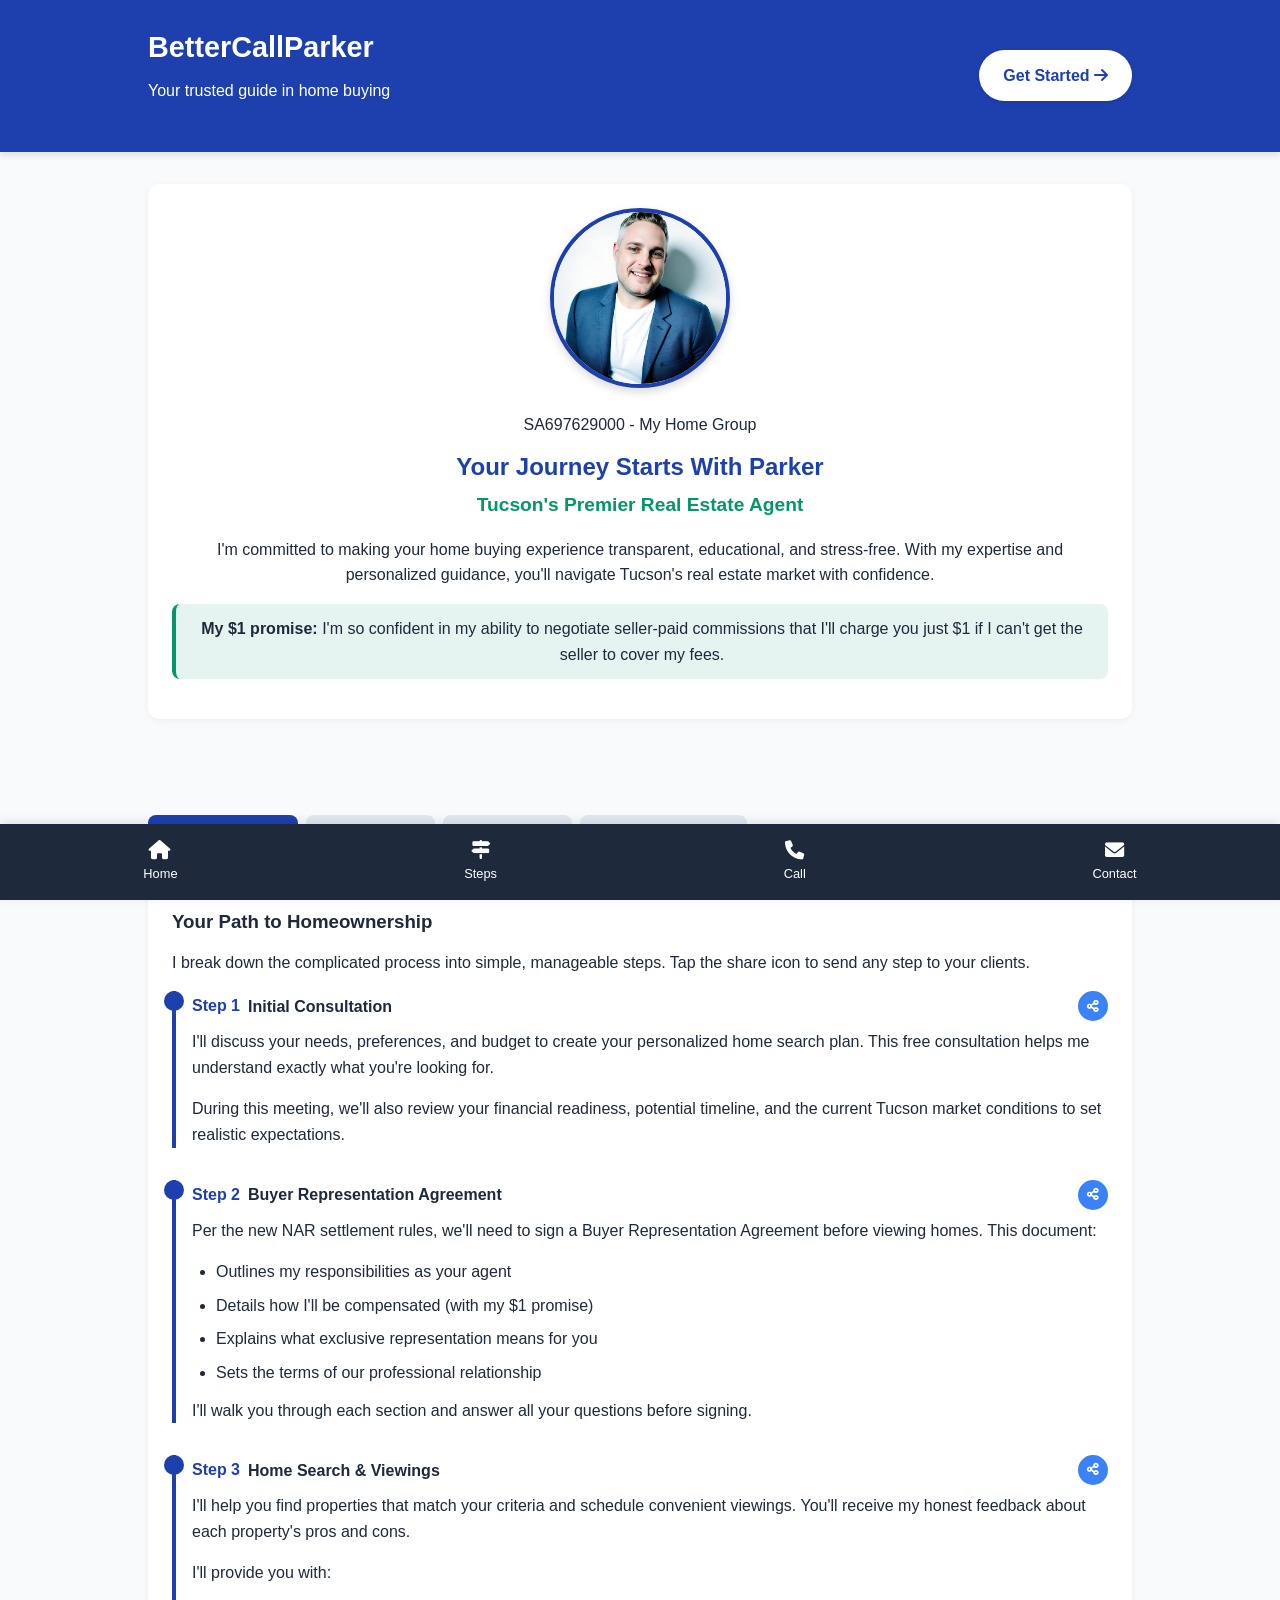
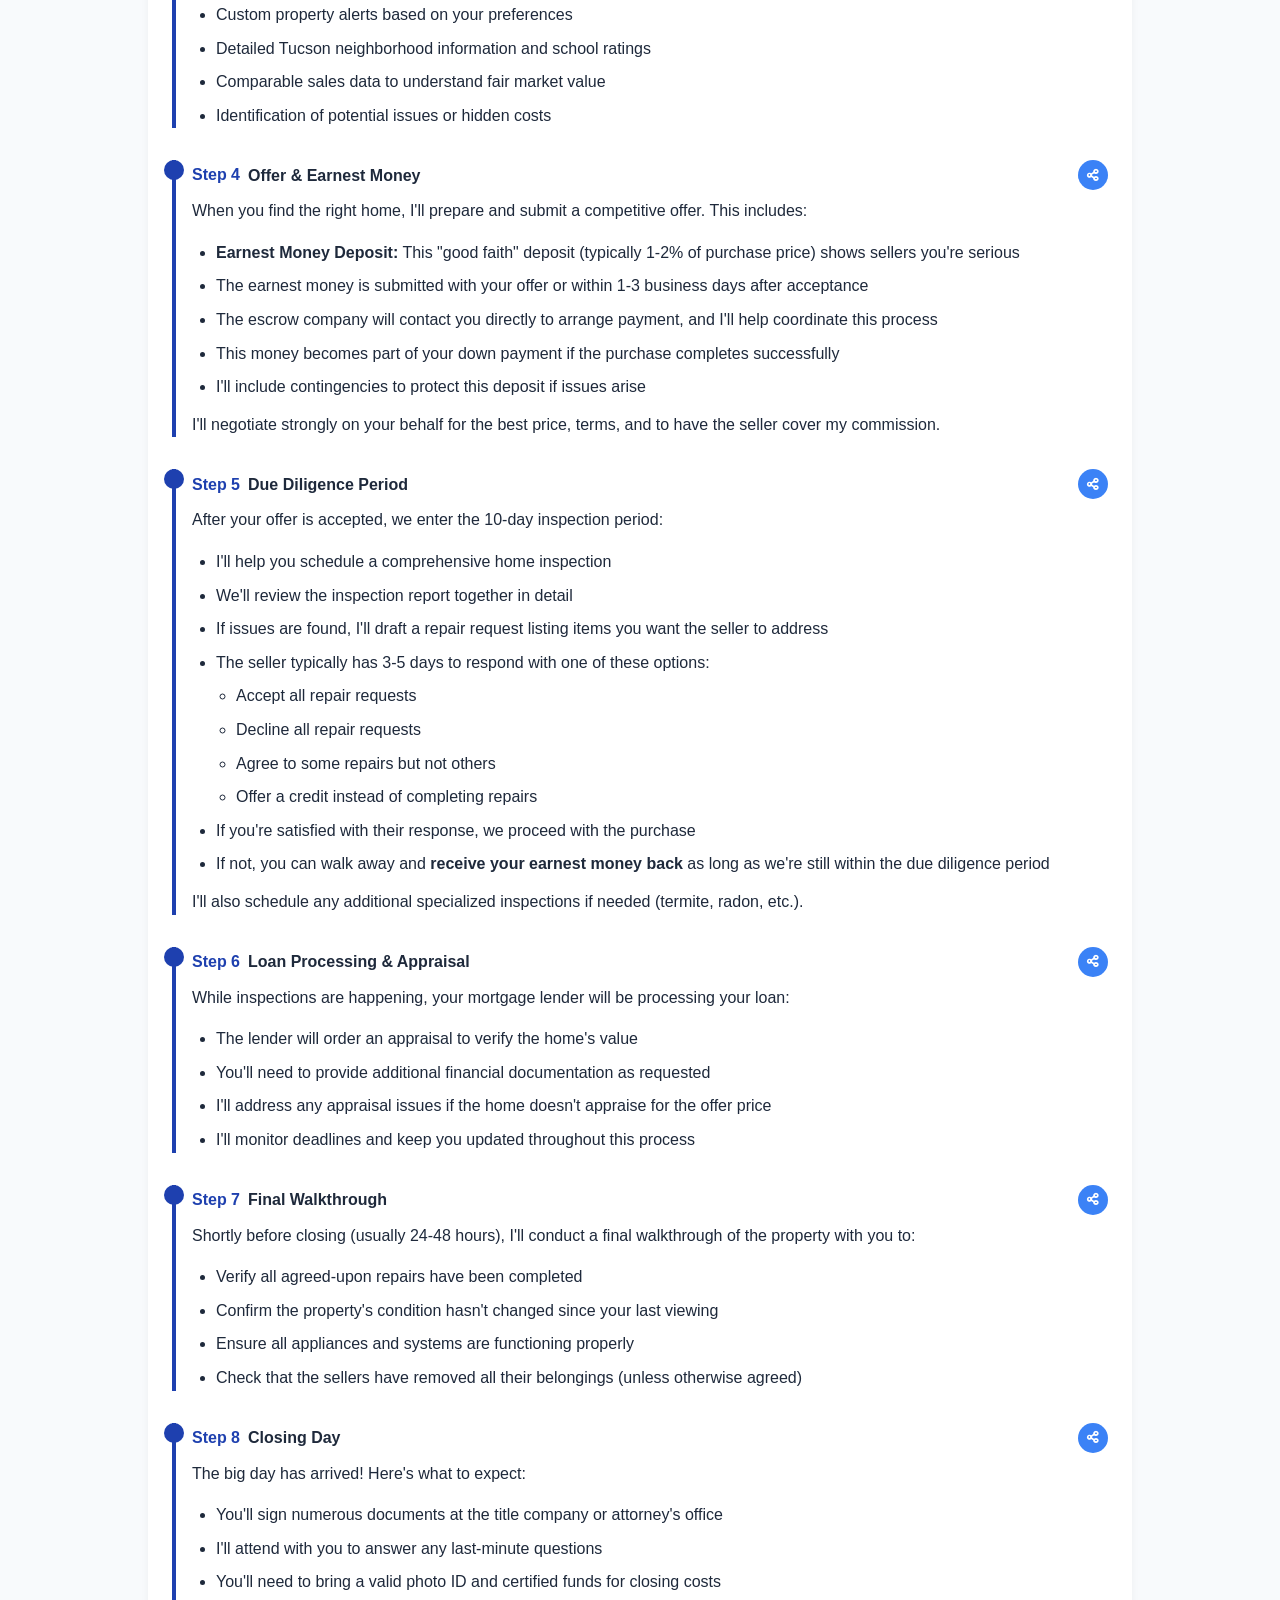
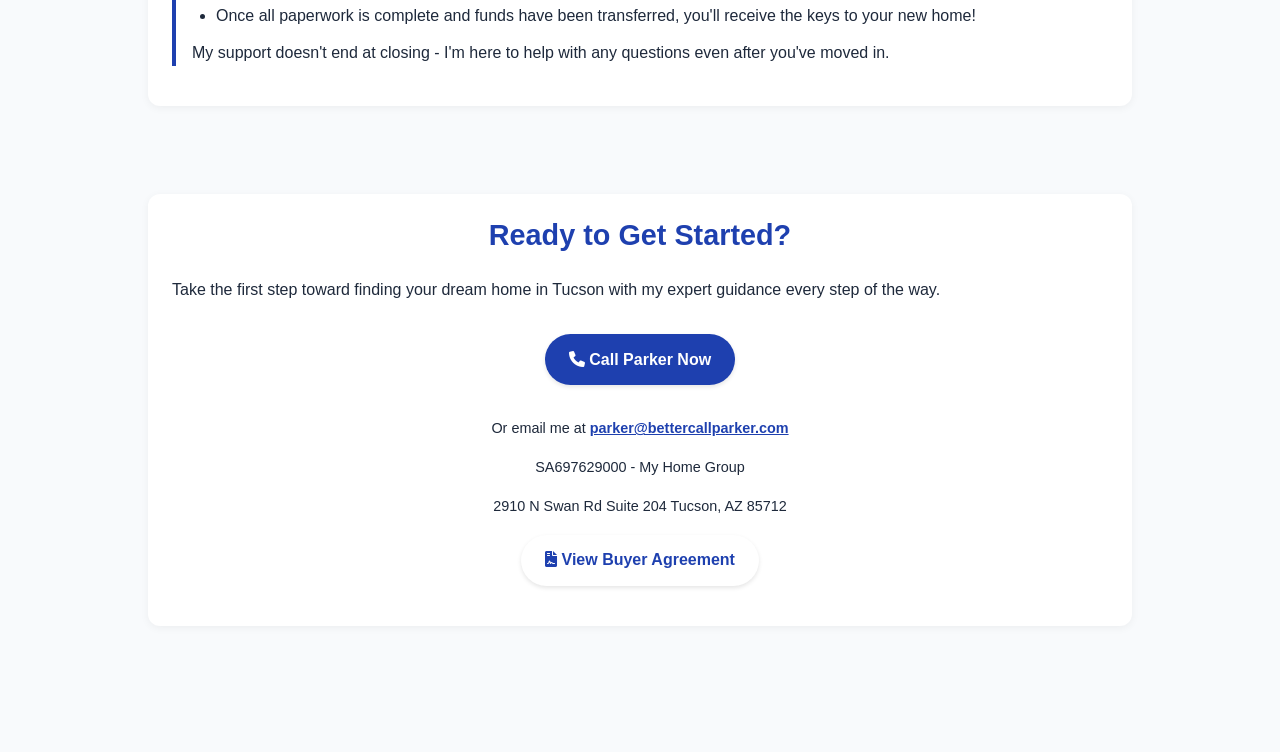
==== index.html @ aac22e16 "Update index.html" ====
<!DOCTYPE html>
<html lang="en">
<head>
    <meta charset="UTF-8">
    <meta name="viewport" content="width=device-width, initial-scale=1.0">
    <title>BetterCallParker Realty</title>
    <link rel="stylesheet" href="https://cdnjs.cloudflare.com/ajax/libs/font-awesome/6.0.0/css/all.min.css">
    <style>
        /* Base Styles */
        :root {
            --primary: #1e40af;
            --primary-light: #3b82f6;
            --secondary: #059669;
            --light: #f8fafc;
            --dark: #1e293b;
            --gray: #64748b;
            --light-gray: #e2e8f0;
        }
        
        /* All your other CSS rules here */
        
        /* Personal Introduction */
        .parker-intro {
            display: flex;
            flex-direction: column;
            align-items: center;
            text-align: center;
        }
        
        .parker-photo {
            width: 180px;
            height: 180px;
            border-radius: 50%;
            overflow: hidden;
            margin-bottom: 1.5rem;
            border: 4px solid var(--primary);
            box-shadow: 0 4px 10px rgba(0, 0, 0, 0.15);
        }
        
        .parker-photo img {
            width: 100%;
            height: 100%;
            object-fit: cover;
        }
        
        .parker-message h2 {
            color: var(--primary);
            margin-bottom: 0.5rem;
        }
        
        .parker-tagline {
            font-size: 1.2rem;
            font-weight: 600;
            color: var(--secondary);
            margin-bottom: 1rem;
        }
        
        .parker-promise {
            margin-top: 1rem;
            padding: 0.75rem;
            background-color: rgba(5, 150, 105, 0.1);
            border-radius: 8px;
            border-left: 4px solid var(--secondary);
        }<!DOCTYPE html>
<html lang="en">
<head>
    <meta charset="UTF-8">
    <meta name="viewport" content="width=device-width, initial-scale=1.0">
    <title>BetterCallParker Realty</title>
    <link rel="stylesheet" href="https://cdnjs.cloudflare.com/ajax/libs/font-awesome/6.0.0/css/all.min.css">
    <style>
        /* Base Styles */
        :root {
            --primary: #1e40af;
            --primary-light: #3b82f6;
            --secondary: #059669;
            --light: #f8fafc;
            --dark: #1e293b;
            --gray: #64748b;
            --light-gray: #e2e8f0;
        }
        
        * {
            margin: 0;
            padding: 0;
            box-sizing: border-box;
        }
        
        body {
            font-family: -apple-system, BlinkMacSystemFont, 'Segoe UI', Roboto, Oxygen, Ubuntu, Cantarell, 'Open Sans', 'Helvetica Neue', sans-serif;
            line-height: 1.6;
            color: var(--dark);
            background-color: var(--light);
            padding-bottom: 70px;
        }
        
        h1, h2, h3, h4 {
            margin-bottom: 1rem;
            font-weight: 700;
            line-height: 1.2;
        }
        
        p {
            margin-bottom: 1rem;
        }

        img {
            max-width: 100%;
            height: auto;
        }
        
        .container {
            width: 100%;
            padding: 0 1.25rem;
            margin: 0 auto;
        }
        
        /* Header Styles */
        header {
            background-color: var(--primary);
            color: white;
            padding: 1.5rem 0;
            box-shadow: 0 4px 6px rgba(0, 0, 0, 0.1);
        }
        
        .header-content {
            display: flex;
            flex-direction: column;
            align-items: center;
            text-align: center;
        }
        
        .logo {
            font-size: 1.8rem;
            font-weight: 800;
            margin-bottom: 0.5rem;
        }
        
        .tagline {
            font-size: 1rem;
            font-weight: 400;
            margin-bottom: 1.5rem;
        }
        
        .cta-button {
            display: inline-block;
            background-color: white;
            color: var(--primary);
            padding: 0.8rem 1.5rem;
            border-radius: 50px;
            font-weight: 600;
            text-decoration: none;
            transition: all 0.3s ease;
            box-shadow: 0 2px 4px rgba(0, 0, 0, 0.1);
        }
        
        .cta-button:hover {
            background-color: rgba(255, 255, 255, 0.9);
            transform: translateY(-2px);
            box-shadow: 0 4px 8px rgba(0, 0, 0, 0.15);
        }
        
        /* Section Styles */
        section {
            padding: 2rem 0;
        }
        
        .section-title {
            font-size: 1.8rem;
            text-align: center;
            margin-bottom: 1.5rem;
            color: var(--primary);
        }
        
        .section-content {
            background-color: white;
            border-radius: 12px;
            padding: 1.5rem;
            margin-bottom: 1.5rem;
            box-shadow: 0 2px 8px rgba(0, 0, 0, 0.05);
        }
        
        /* Tab Navigation */
        .tabs {
            display: flex;
            overflow-x: auto;
            gap: 0.5rem;
            padding: 0.5rem 0;
            margin-bottom: 1.5rem;
            -webkit-overflow-scrolling: touch;
            scroll-behavior: smooth;
        }
        
        .tab-button {
            display: flex;
            align-items: center;
            justify-content: center;
            gap: 0.5rem;
            background-color: var(--light-gray);
            color: var(--dark);
            padding: 0.75rem 1.25rem;
            border: none;
            border-radius: 8px;
            font-weight: 600;
            cursor: pointer;
            white-space: nowrap;
            transition: all 0.3s ease;
        }
        
        .tab-button.active {
            background-color: var(--primary);
            color: white;
        }
        
        .tab-button i {
            font-size: 1rem;
        }
        
        /* Tab Content */
        .tab-content {
            display: none;
        }
        
        .tab-content.active {
            display: block;
            animation: fadeIn 0.5s ease;
        }
        
        @keyframes fadeIn {
            from { opacity: 0; }
            to { opacity: 1; }
        }
        
        /* Feature Cards */
        .features {
            display: grid;
            grid-template-columns: 1fr;
            gap: 1rem;
            margin: 1.5rem 0;
        }
        
        .feature-card {
            background-color: rgba(59, 130, 246, 0.1);
            padding: 1.25rem;
            border-radius: 10px;
            border-left: 4px solid var(--primary);
        }
        
        .feature-title {
            font-size: 1.2rem;
            font-weight: 700;
            margin-bottom: 0.5rem;
            color: var(--primary);
        }
        
        /* Process Steps */
        .process-step {
            border-left: 4px solid var(--primary);
            padding-left: 1rem;
            margin-bottom: 2rem;
            position: relative;
            scroll-margin-top: 80px;
        }
        
        .process-step:last-child {
            margin-bottom: 0;
        }
        
        .process-step:before {
            content: '';
            position: absolute;
            left: -12px;
            top: 0;
            width: 20px;
            height: 20px;
            background-color: var(--primary);
            border-radius: 50%;
        }
        
        .step-header {
            display: flex;
            align-items: center;
            margin-bottom: 0.5rem;
        }
        
        .step-number {
            display: inline-block;
            font-weight: 700;
            color: var(--primary);
            margin-right: 0.5rem;
        }
        
        .step-header h4 {
            margin-bottom: 0;
            flex-grow: 1;
        }
        
        .share-button {
            background-color: var(--primary-light);
            color: white;
            border: none;
            border-radius: 50%;
            width: 30px;
            height: 30px;
            display: flex;
            align-items: center;
            justify-content: center;
            cursor: pointer;
            transition: all 0.3s ease;
        }
        
        .share-button:hover {
            background-color: var(--primary);
            transform: scale(1.1);
        }
        
        .step-details {
            padding-left: 1.5rem;
            margin: 0.75rem 0;
        }
        
        .step-details li {
            margin-bottom: 0.5rem;
        }
        
        .step-details ul {
            margin: 0.5rem 0;
            padding-left: 1.25rem;
        }
        
        /* Alert Box */
        .alert {
            background-color: rgba(250, 204, 21, 0.2);
            border-left: 4px solid #facc15;
            padding: 1.25rem;
            border-radius: 8px;
            margin-bottom: 1.5rem;
        }
        
        .alert-title {
            font-size: 1.2rem;
            font-weight: 700;
            margin-bottom: 0.5rem;
            color: var(--dark);
        }
        
        /* Promise Box */
        .promise-box {
            background-color: rgba(5, 150, 105, 0.1);
            border-radius: 12px;
            padding: 1.5rem;
            margin-bottom: 1.5rem;
            border-left: 4px solid var(--secondary);
        }
        
        .promise-title {
            font-size: 1.4rem;
            font-weight: 700;
            color: var(--secondary);
            margin-bottom: 0.75rem;
        }
        
        /* Steps List */
        .steps-list {
            list-style: none;
        }
        
        .steps-list li {
            display: flex;
            align-items: flex-start;
            margin-bottom: 1rem;
        }
        
        .step-icon {
            display: flex;
            align-items: center;
            justify-content: center;
            width: 26px;
            height: 26px;
            background-color: var(--primary);
            color: white;
            border-radius: 50%;
            margin-right: 0.75rem;
            flex-shrink: 0;
        }
        
        /* Testimonials */
        .testimonials {
            margin: 2rem 0;
        }
        
        .testimonial {
            background-color: white;
            border-radius: 12px;
            padding: 1.5rem;
            margin-bottom: 1rem;
            box-shadow: 0 2px 8px rgba(0, 0, 0, 0.05);
        }
        
        .testimonial-text {
            font-style: italic;
            position: relative;
            padding: 0 1rem;
        }
        
        .testimonial-text:before {
            content: '\201C';
            font-size: 2rem;
            position: absolute;
            left: -0.5rem;
            top: -0.5rem;
            color: var(--primary-light);
        }
        
        .testimonial-author {
            font-weight: 600;
            color: var(--primary);
            margin-top: 0.75rem;
            display: block;
            text-align: right;
        }
        
        /* Footer */
        footer {
            position: fixed;
            bottom: 0;
            left: 0;
            width: 100%;
            background-color: var(--dark);
            color: white;
            padding: 1rem 0;
            box-shadow: 0 -2px 10px rgba(0, 0, 0, 0.1);
            z-index: 999;
        }
        
        .footer-nav {
            display: flex;
            justify-content: space-around;
            align-items: center;
        }
        
        .footer-nav a {
            color: white;
            text-decoration: none;
            display: flex;
            flex-direction: column;
            align-items: center;
            font-size: 0.8rem;
        }
        
        .footer-nav i {
            font-size: 1.2rem;
            margin-bottom: 0.25rem;
        }
        
        /* Media Queries */
        @media (min-width: 640px) {
            .container {
                max-width: 640px;
            }
            
            .features {
                grid-template-columns: repeat(2, 1fr);
            }
        }
        
        @media (min-width: 768px) {
            .container {
                max-width: 768px;
            }
            
            .header-content {
                flex-direction: row;
                justify-content: space-between;
                text-align: left;
            }
            
            .header-left {
                margin-bottom: 0;
            }
            
            .features {
                grid-template-columns: repeat(3, 1fr);
            }
        }
        
        @media (min-width: 1024px) {
            .container {
                max-width: 1024px;
            }
        }
    </style>
</head>
<body>
    <!-- Header Section -->
    <header>
        <div class="container header-content">
            <div class="header-left">
                <div class="logo">BetterCallParker</div>
                
                <div class="tagline">Your trusted guide in home buying</div>
            </div>
            <a href="#contact" class="cta-button">Get Started <i class="fas fa-arrow-right"></i></a>
        </div>
        
    </header>
    <!-- Main Content Section -->
    <main class="container">
        <!-- Personal Introduction Section -->
        <section id="about-parker">
            <div class="section-content">
                <div class="parker-intro">
                    
                    <div class="parker-photo">
                        <img src="parker-photo.png" alt="Parker" />
                    </div>
                    <p>SA697629000 - My Home Group</p>
                    <div class="parker-message">
                        <h2>Your Journey Starts With Parker</h2>
                        <p class="parker-tagline">Tucson's Premier Real Estate Agent</p>
                        <p>I'm committed to making your home buying experience transparent, educational, and stress-free. With my expertise and personalized guidance, you'll navigate Tucson's real estate market with confidence.</p>
                        <p class="parker-promise"><strong>My $1 promise:</strong> I'm so confident in my ability to negotiate seller-paid commissions that I'll charge you just $1 if I can't get the seller to cover my fees.</p>
                    </div>
                </div>
            </div>
        </section>
        
        <section id="tabs">
            <div class="tabs">
                <button class="tab-button active" data-tab="process">
                    <i class="fas fa-map-signs"></i> Home Buying
                </button>
                <button class="tab-button" data-tab="nar">
                    <i class="fas fa-file-contract"></i> NAR Rules
                </button>
                <button class="tab-button" data-tab="promise">
                    <i class="fas fa-dollar-sign"></i> $1 Promise
                </button>
                <button class="tab-button" data-tab="stories">
                    <i class="fas fa-heart"></i> Success Stories
                </button>
            </div>
            
            <!-- Process Tab -->
            <div id="process" class="tab-content active">
                <div class="section-content">
                    <h3>Your Path to Homeownership</h3>
                    <p>I break down the complicated process into simple, manageable steps. Tap the share icon to send any step to your clients.</p>
                    
                    <div id="step1" class="process-step">
                        <div class="step-header">
                            <span class="step-number">Step 1</span>
                            <h4>Initial Consultation</h4>
                            <button class="share-button" data-step="step1" aria-label="Share this step">
                                <i class="fas fa-share-alt"></i>
                            </button>
                        </div>
                        <p>I'll discuss your needs, preferences, and budget to create your personalized home search plan. This free consultation helps me understand exactly what you're looking for.</p>
                        <p>During this meeting, we'll also review your financial readiness, potential timeline, and the current Tucson market conditions to set realistic expectations.</p>
                    </div>
                    
                    <div id="step2" class="process-step">
                        <div class="step-header">
                            <span class="step-number">Step 2</span>
                            <h4>Buyer Representation Agreement</h4>
                            <button class="share-button" data-step="step2" aria-label="Share this step">
                                <i class="fas fa-share-alt"></i>
                            </button>
                        </div>
                        <p>Per the new NAR settlement rules, we'll need to sign a Buyer Representation Agreement before viewing homes. This document:</p>
                        <ul class="step-details">
                            <li>Outlines my responsibilities as your agent</li>
                            <li>Details how I'll be compensated (with my $1 promise)</li>
                            <li>Explains what exclusive representation means for you</li>
                            <li>Sets the terms of our professional relationship</li>
                        </ul>
                        <p>I'll walk you through each section and answer all your questions before signing.</p>
                    </div>
                    
                    <div id="step3" class="process-step">
                        <div class="step-header">
                            <span class="step-number">Step 3</span>
                            <h4>Home Search & Viewings</h4>
                            <button class="share-button" data-step="step3" aria-label="Share this step">
                                <i class="fas fa-share-alt"></i>
                            </button>
                        </div>
                        <p>I'll help you find properties that match your criteria and schedule convenient viewings. You'll receive my honest feedback about each property's pros and cons.</p>
                        <p>I'll provide you with:</p>
                        <ul class="step-details">
                            <li>Custom property alerts based on your preferences</li>
                            <li>Detailed Tucson neighborhood information and school ratings</li>
                            <li>Comparable sales data to understand fair market value</li>
                            <li>Identification of potential issues or hidden costs</li>
                        </ul>
                    </div>
                    
                    <div id="step4" class="process-step">
                        <div class="step-header">
                            <span class="step-number">Step 4</span>
                            <h4>Offer & Earnest Money</h4>
                            <button class="share-button" data-step="step4" aria-label="Share this step">
                                <i class="fas fa-share-alt"></i>
                            </button>
                        </div>
                        <p>When you find the right home, I'll prepare and submit a competitive offer. This includes:</p>
                        <ul class="step-details">
                            <li><strong>Earnest Money Deposit:</strong> This "good faith" deposit (typically 1-2% of purchase price) shows sellers you're serious</li>
                            <li>The earnest money is submitted with your offer or within 1-3 business days after acceptance</li>
                            <li>The escrow company will contact you directly to arrange payment, and I'll help coordinate this process</li>
                            <li>This money becomes part of your down payment if the purchase completes successfully</li>
                            <li>I'll include contingencies to protect this deposit if issues arise</li>
                        </ul>
                        <p>I'll negotiate strongly on your behalf for the best price, terms, and to have the seller cover my commission.</p>
                    </div>
                    
                    <div id="step5" class="process-step">
                        <div class="step-header">
                            <span class="step-number">Step 5</span>
                            <h4>Due Diligence Period</h4>
                            <button class="share-button" data-step="step5" aria-label="Share this step">
                                <i class="fas fa-share-alt"></i>
                            </button>
                        </div>
                        <p>After your offer is accepted, we enter the 10-day inspection period:</p>
                        <ul class="step-details">
                            <li>I'll help you schedule a comprehensive home inspection</li>
                            <li>We'll review the inspection report together in detail</li>
                            <li>If issues are found, I'll draft a repair request listing items you want the seller to address</li>
                            <li>The seller typically has 3-5 days to respond with one of these options:
                                <ul>
                                    <li>Accept all repair requests</li>
                                    <li>Decline all repair requests</li>
                                    <li>Agree to some repairs but not others</li>
                                    <li>Offer a credit instead of completing repairs</li>
                                </ul>
                            </li>
                            <li>If you're satisfied with their response, we proceed with the purchase</li>
                            <li>If not, you can walk away and <strong>receive your earnest money back</strong> as long as we're still within the due diligence period</li>
                        </ul>
                        <p>I'll also schedule any additional specialized inspections if needed (termite, radon, etc.).</p>
                    </div>
                    
                    <div id="step6" class="process-step">
                        <div class="step-header">
                            <span class="step-number">Step 6</span>
                            <h4>Loan Processing & Appraisal</h4>
                            <button class="share-button" data-step="step6" aria-label="Share this step">
                                <i class="fas fa-share-alt"></i>
                            </button>
                        </div>
                        <p>While inspections are happening, your mortgage lender will be processing your loan:</p>
                        <ul class="step-details">
                            <li>The lender will order an appraisal to verify the home's value</li>
                            <li>You'll need to provide additional financial documentation as requested</li>
                            <li>I'll address any appraisal issues if the home doesn't appraise for the offer price</li>
                            <li>I'll monitor deadlines and keep you updated throughout this process</li>
                        </ul>
                    </div>
                    
                    <div id="step7" class="process-step">
                        <div class="step-header">
                            <span class="step-number">Step 7</span>
                            <h4>Final Walkthrough</h4>
                            <button class="share-button" data-step="step7" aria-label="Share this step">
                                <i class="fas fa-share-alt"></i>
                            </button>
                        </div>
                        <p>Shortly before closing (usually 24-48 hours), I'll conduct a final walkthrough of the property with you to:</p>
                        <ul class="step-details">
                            <li>Verify all agreed-upon repairs have been completed</li>
                            <li>Confirm the property's condition hasn't changed since your last viewing</li>
                            <li>Ensure all appliances and systems are functioning properly</li>
                            <li>Check that the sellers have removed all their belongings (unless otherwise agreed)</li>
                        </ul>
                    </div>
                    
                    <div id="step8" class="process-step">
                        <div class="step-header">
                            <span class="step-number">Step 8</span>
                            <h4>Closing Day</h4>
                            <button class="share-button" data-step="step8" aria-label="Share this step">
                                <i class="fas fa-share-alt"></i>
                            </button>
                        </div>
                        <p>The big day has arrived! Here's what to expect:</p>
                        <ul class="step-details">
                            <li>You'll sign numerous documents at the title company or attorney's office</li>
                            <li>I'll attend with you to answer any last-minute questions</li>
                            <li>You'll need to bring a valid photo ID and certified funds for closing costs</li>
                            <li>Once all paperwork is complete and funds have been transferred, you'll receive the keys to your new home!</li>
                        </ul>
                        <p>My support doesn't end at closing - I'm here to help with any questions even after you've moved in.</p>
                    </div>
                </div>
            </div>
            
            <!-- NAR Rules Tab -->
            <div id="nar" class="tab-content">
                <div class="section-content">
                    <h3>New NAR Rules Explained Simply</h3>
                    
                    <div class="alert">
                        <h4 class="alert-title">Why Things Are Changing</h4>
                        <p>Following the recent National Association of Realtors (NAR) lawsuit settlement, there are new requirements for buyer broker agreements. These changes are designed to increase transparency in real estate transactions.</p>
                    </div>
                    
                    <h4>What This Means For You:</h4>
                    
                    <div class="features">
                        <div class="feature-card">
                            <h5 class="feature-title">Written Agreements</h5>
                            <p>You'll now sign a formal agreement before I show you homes. This protects your interests and clearly outlines my responsibilities.</p>
                        </div>
                        
                        <div class="feature-card">
                            <h5 class="feature-title">Fee Transparency</h5>
                            <p>All potential costs will be disclosed upfront. You'll know exactly what to expect with no hidden surprises.</p>
                        </div>
                        
                        <div class="feature-card">
                            <h5 class="feature-title">Negotiable Fees</h5>
                            <p>Commission rates are fully negotiable, giving you more control over what you pay for services.</p>
                        </div>
                    </div>
                    
                    <h4>My Commitment to You:</h4>
                    <p>As your agent, I embrace these changes as an opportunity to demonstrate my value. I'll:</p>
                    <ul class="steps-list">
                        <li>
                            <div class="step-icon">✓</div>
                            <p>Explain everything in plain language, not legal jargon</p>
                        </li>
                        <li>
                            <div class="step-icon">✓</div>
                            <p>Take time to answer all your questions until you're comfortable</p>
                        </li>
                        <li>
                            <div class="step-icon">✓</div>
                            <p>Show you exactly how I earn my commission through excellent service</p>
                        </li>
                        <li>
                            <div class="step-icon">✓</div>
                            <p>Work to have the seller cover my commission whenever possible</p>
                        </li>
                    </ul>
                </div>
            </div>
            
            <!-- Promise Tab -->
            <div id="promise" class="tab-content">
                <div class="section-content">
                    <h3>My Confidence Guarantee</h3>
                    
                    <div class="promise-box">
                        <h4 class="promise-title">The $1 Promise</h4>
                        <p>I'm so confident in my negotiation skills that I'll charge you just $1 for my services if I can't get the seller to cover my commission.</p>
                        <p>This isn't a gimmick—it's my way of proving I'm truly working for your best interests.</p>
                    </div>
                    
                    <h4>How It Works:</h4>
                    <ul class="steps-list">
                        <li>
                            <div class="step-icon">1</div>
                            <p>I'll discuss my standard commission structure during our initial consultation</p>
                        </li>
                        <li>
                            <div class="step-icon">2</div>
                            <p>For properties you're interested in, I'll strategize how to get the seller to cover my commission</p>
                        </li>
                        <li>
                            <div class="step-icon">3</div>
                            <p>I'll use my proven negotiation techniques to include my commission in the seller's closing costs</p>
                        </li>
                        <li>
                            <div class="step-icon">4</div>
                            <p>If I fail to get the seller to cover my commission, you'll pay just $1 for my services</p>
                        </li>
                    </ul>
                    
                    <p><strong>Why do I offer this?</strong> Because I want you to know I'm on your side. My success depends on your satisfaction and referrals, not on extracting fees from you.</p>
                </div>
            </div>
            
            <!-- Stories Tab -->
            <div id="stories" class="tab-content">
                <div class="section-content">
                    <h3>Client Success Stories</h3>
                    <p>Don't just take my word for it. Here's what my clients have to say:</p>
                    
                    <div class="testimonials">
                        <div class="testimonial">
                            <p class="testimonial-text">Parker made buying our first home so much easier than we expected. The way he explained the new buyer broker agreement made us feel confident we were in good hands.</p>
                            <span class="testimonial-author">— Jamie & Chris, First-time Buyers in Tucson</span>
                        </div>
                        
                        <div class="testimonial">
                            <p class="testimonial-text">I was nervous about the new NAR rules I'd been hearing about, but Parker broke everything down into simple terms. And yes, he got the seller to pay his commission!</p>
                            <span class="testimonial-author">— Sophia M., Oro Valley</span>
                        </div>
                        
                        <div class="testimonial">
                            <p class="testimonial-text">As a single parent, I was concerned about additional costs. Parker's $1 promise gave me confidence, and he delivered by negotiating for the seller to cover his commission.</p>
                            <span class="testimonial-author">— Michael T., Downtown Tucson</span>
                        </div>
                    </div>
                </div>
            </div>
        </section>
        
        <!-- Contact Section -->
        <section id="contact">
            <div class="section-content">
                <h3 class="section-title">Ready to Get Started?</h3>
                <p class="text-center">Take the first step toward finding your dream home in Tucson with my expert guidance every step of the way.</p>
                
                <div style="text-align: center; margin: 2rem 0;">
                    <a href="tel:1234567890" class="cta-button" style="background-color: var(--primary); color: white;">
                        <i class="fas fa-phone"></i> Call Parker Now
                    </a>
                </div>
                
                <p style="text-align: center; font-size: 0.9rem;">
                    Or email me at <a href="mailto:parker@bettercallparker.com" style="color: var(--primary); font-weight: 600;">parker@bettercallparker.com</a>
                </p>

                <p style="text-align: center; font-size: 0.9rem;">SA697629000 - My Home Group</p>
                <p style="text-align: center; font-size: 0.9rem;">2910 N Swan Rd Suite 204 Tucson, AZ 85712</p>
                <!-- Add this where you want the link to appear -->
                <div style="text-align: center; margin: 1rem 0;">
                    <a href="agreement.html" class="cta-button">
                        <i class="fas fa-file-contract"></i> View Buyer Agreement
                    </a>
                </div>
            </div>
        </section>
    </main>
    
    <!-- Footer Navigation -->
    <footer>
        <div class="footer-nav">
            <a href="#intro">
                <i class="fas fa-home"></i>
                <span>Home</span>
            </a>
            <a href="#process">
                <i class="fas fa-map-signs"></i>
                <span>Steps</span>
            </a>
            <a href="tel:1234567890">
                <i class="fas fa-phone"></i>
                <span>Call</span>
            </a>
            <a href="#contact">
                <i class="fas fa-envelope"></i>
                <span>Contact</span>
            </a>
        </div>
    </footer>
    
    <script>
        // Tab functionality
        const tabButtons = document.querySelectorAll('.tab-button');
        const tabContents = document.querySelectorAll('.tab-content');
        
        tabButtons.forEach(button => {
            button.addEventListener('click', () => {
                // Remove active class from all buttons and contents
                tabButtons.forEach(btn => btn.classList.remove('active'));
                tabContents.forEach(content => content.classList.remove('active'));
                
                // Add active class to clicked button and corresponding content
                button.classList.add('active');
                const tabId = button.getAttribute('data-tab');
                document.getElementById(tabId).classList.add('active');
            });
        });
        
        // Share functionality for process steps
        const shareButtons = document.querySelectorAll('.share-button');
        
        // Check if URL contains a step hash and scroll to it
        window.addEventListener('DOMContentLoaded', () => {
            if (window.location.hash) {
                const targetStep = document.querySelector(window.location.hash);
                if (targetStep) {
                    // Ensure the process tab is active
                    tabButtons.forEach(btn => btn.classList.remove('active'));
                    tabContents.forEach(content => content.classList.remove('active'));
                    
                    document.querySelector('[data-tab="process"]').classList.add('active');
                    document.getElementById('process').classList.add('active');
                    
                    // Scroll to the target step
                    setTimeout(() => {
                        targetStep.scrollIntoView({ behavior: 'smooth' });
                    }, 300);
                }
            }
        });
        
        // Share functionality
        shareButtons.forEach(button => {
            button.addEventListener('click', async () => {
                const stepId = button.getAttribute('data-step');
                const url = `${window.location.origin}${window.location.pathname}#${stepId}`;
                
                // Create a temporary modal/tooltip for sharing options
                const modal = document.createElement('div');
                modal.className = 'share-modal';
                modal.innerHTML = `
                    <div class="share-modal-content">
                        <h4>Share this step</h4>
                        <div class="share-options">
                            <button id="copy-link" class="share-option">
                                <i class="fas fa-copy"></i> Copy Link
                            </button>
                            <a href="sms:?body=Check out this step in the home buying process: ${url}" class="share-option">
                                <i class="fas fa-sms"></i> Text
                            </a>
                            <a href="mailto:?subject=Home Buying Process Step&body=Here's information about this step in the home buying process: ${url}" class="share-option">
                                <i class="fas fa-envelope"></i> Email
                            </a>
                        </div>
                        <button class="close-modal">Close</button>
                    </div>
                `;
                
                document.body.appendChild(modal);
                
                // Add styles for the modal
                const style = document.createElement('style');
                style.textContent = `
                    .share-modal {
                        position: fixed;
                        top: 0;
                        left: 0;
                        width: 100%;
                        height: 100%;
                        background-color: rgba(0, 0, 0, 0.5);
                        display: flex;
                        justify-content: center;
                        align-items: center;
                        z-index: 1000;
                    }
                    .share-modal-content {
                        background-color: white;
                        padding: 1.5rem;
                        border-radius: 12px;
                        width: 85%;
                        max-width: 400px;
                    }
                    .share-options {
                        display: flex;
                        flex-direction: column;
                        gap: 0.75rem;
                        margin: 1.25rem 0;
                    }
                    .share-option {
                        display: flex;
                        align-items: center;
                        gap: 0.5rem;
                        padding: 0.75rem;
                        border-radius: 8px;
                        background-color: #f1f5f9;
                        border: none;
                        text-decoration: none;
                        color: var(--dark);
                        font-weight: 600;
                        cursor: pointer;
                    }
                    .close-modal {
                        width: 100%;
                        padding: 0.75rem;
                        background-color: var(--gray);
                        color: white;
                        border: none;
                        border-radius: 8px;
                        cursor: pointer;
                    }
                `;
                document.head.appendChild(style);
                
                // Handle copy link button
                document.getElementById('copy-link').addEventListener('click', async () => {
                    try {
                        await navigator.clipboard.writeText(url);
                        document.getElementById('copy-link').innerHTML = '<i class="fas fa-check"></i> Copied!';
                        setTimeout(() => {
                            document.getElementById('copy-link').innerHTML = '<i class="fas fa-copy"></i> Copy Link';
                        }, 2000);
                    } catch (err) {
                        console.error('Failed to copy: ', err);
                    }
                });
                
                // Close modal when clicking the close button or outside the modal
                document.querySelector('.close-modal').addEventListener('click', () => {
                    document.body.removeChild(modal);
                });
                
                modal.addEventListener('click', (e) => {
                    if (e.target === modal) {
                        document.body.removeChild(modal);
                    }
                });
            });
        });
    </script>
</body>
</html>
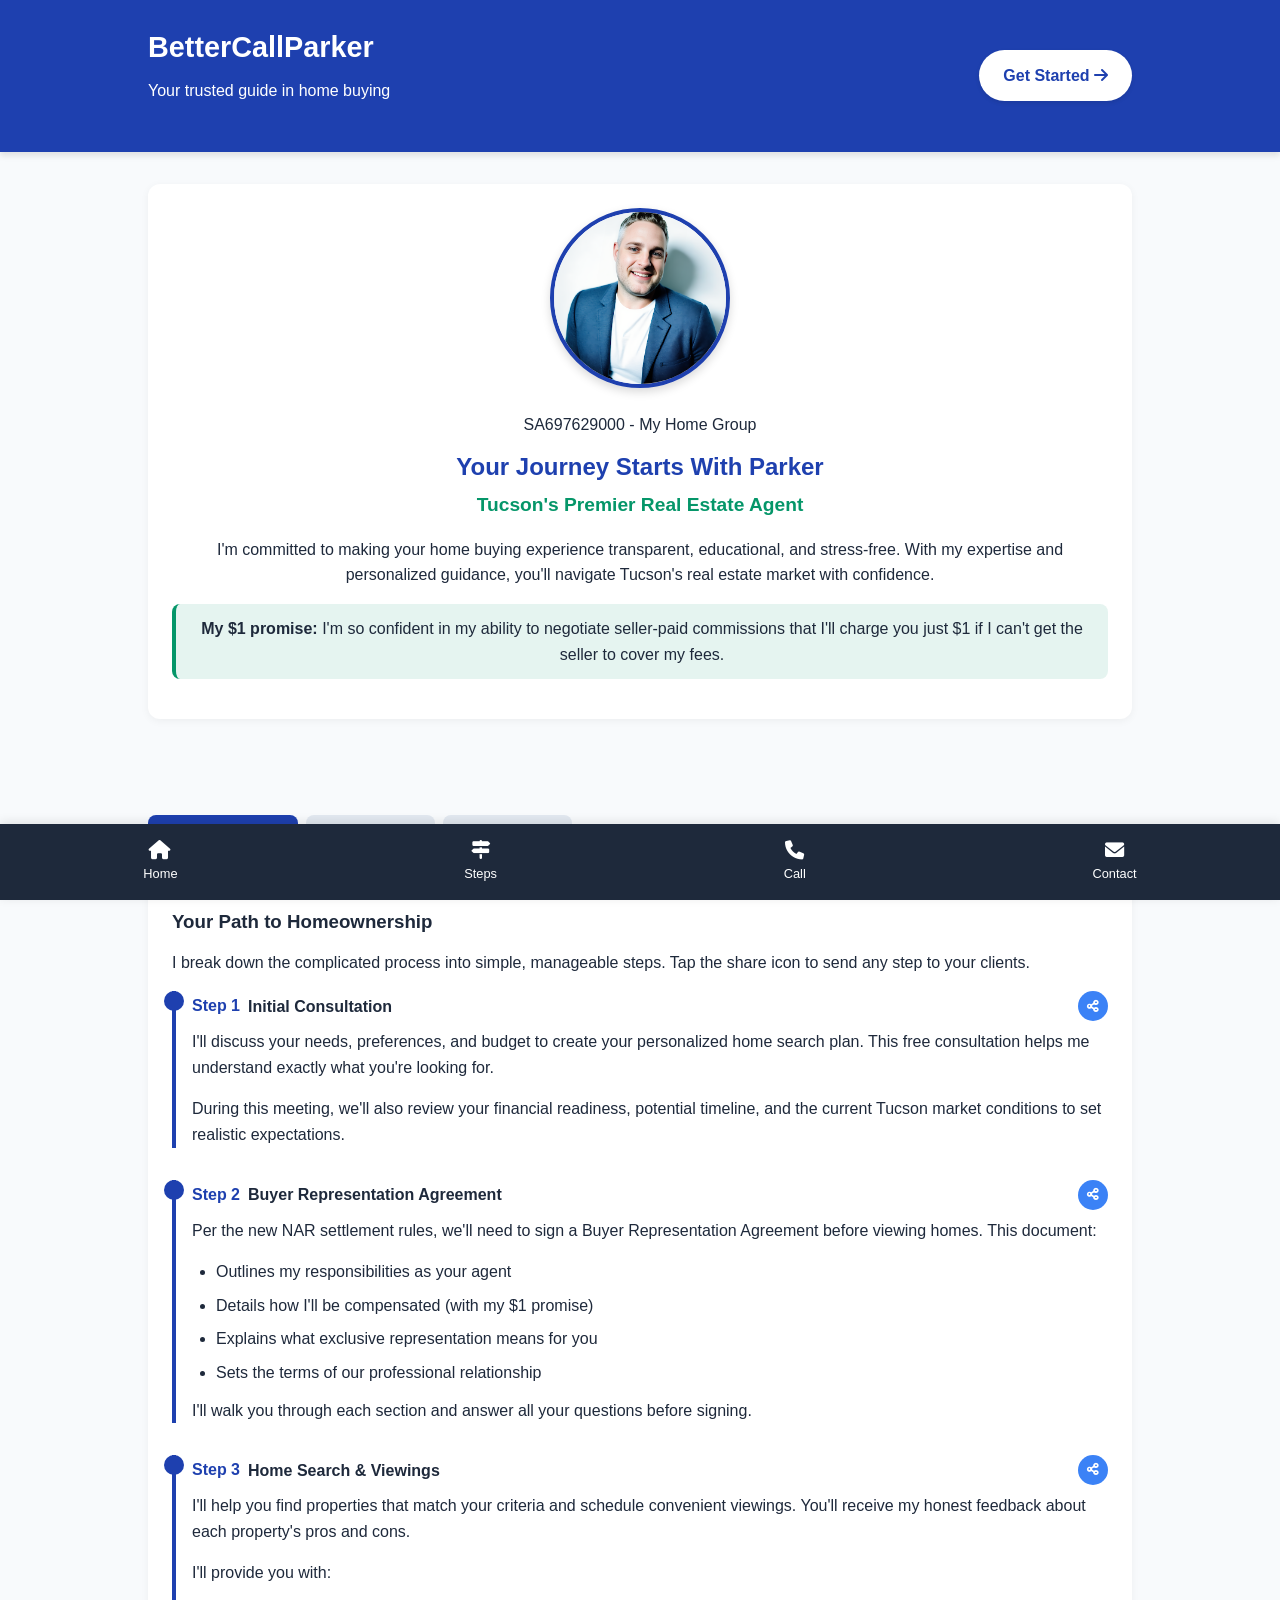
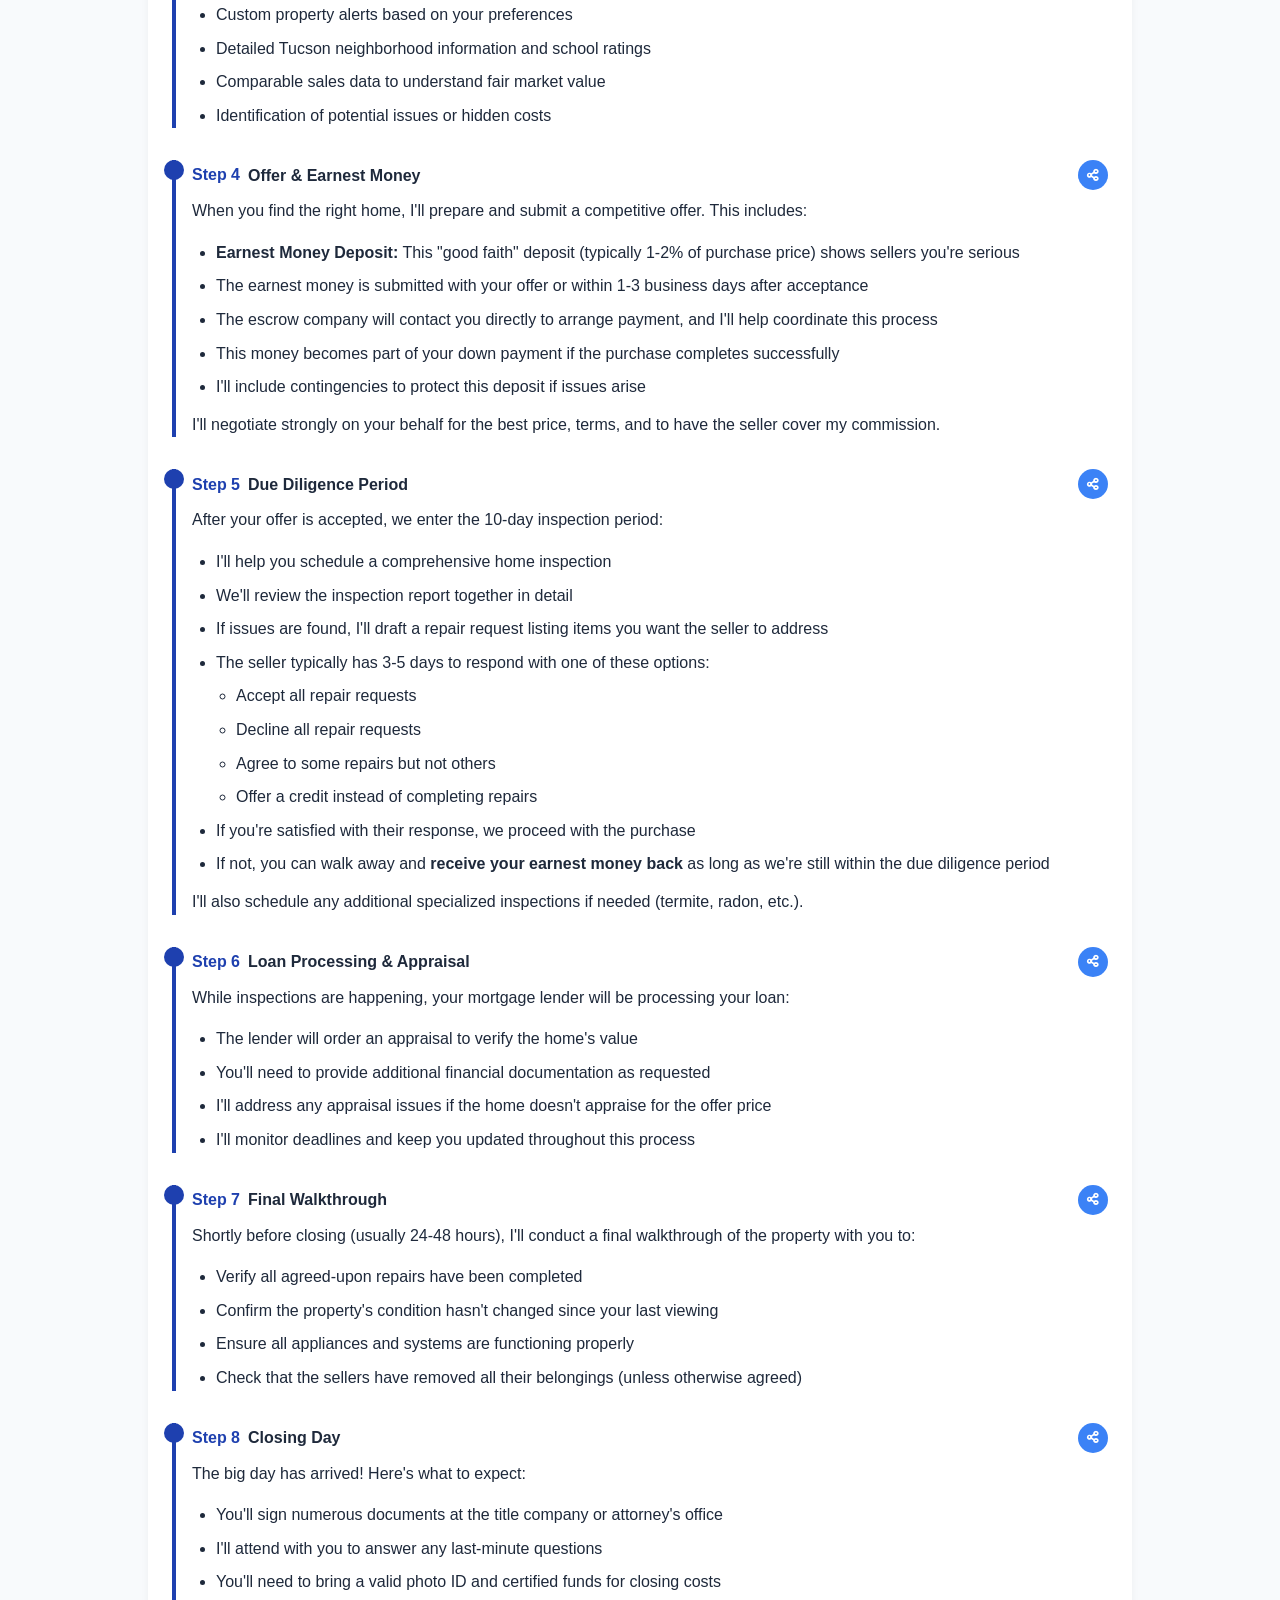
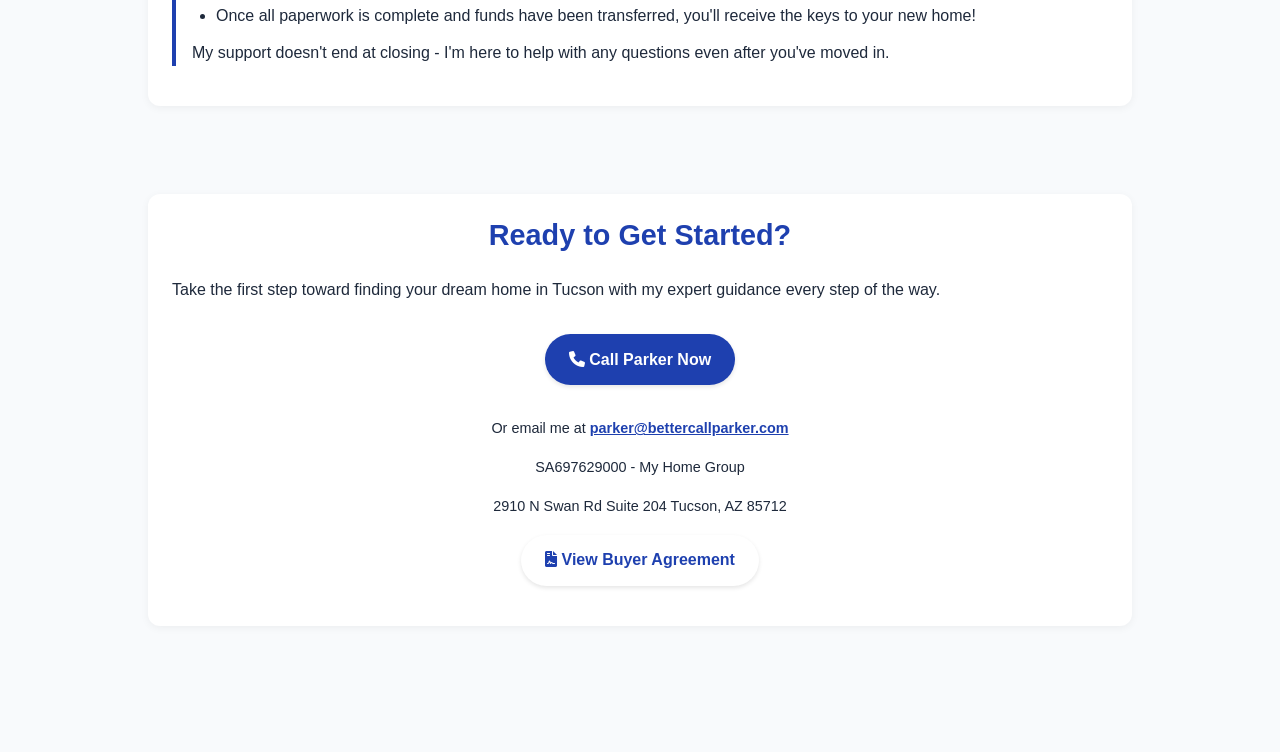
==== commit 7ccf7665: "Update index.html" ====
--- a/index.html
+++ b/index.html
@@ -536,9 +536,9 @@
                 <button class="tab-button" data-tab="promise">
                     <i class="fas fa-dollar-sign"></i> $1 Promise
                 </button>
-                <button class="tab-button" data-tab="stories">
+                <!-- <button class="tab-button" data-tab="stories">
                     <i class="fas fa-heart"></i> Success Stories
-                </button>
+                </button>-->
             </div>
             
             <!-- Process Tab -->
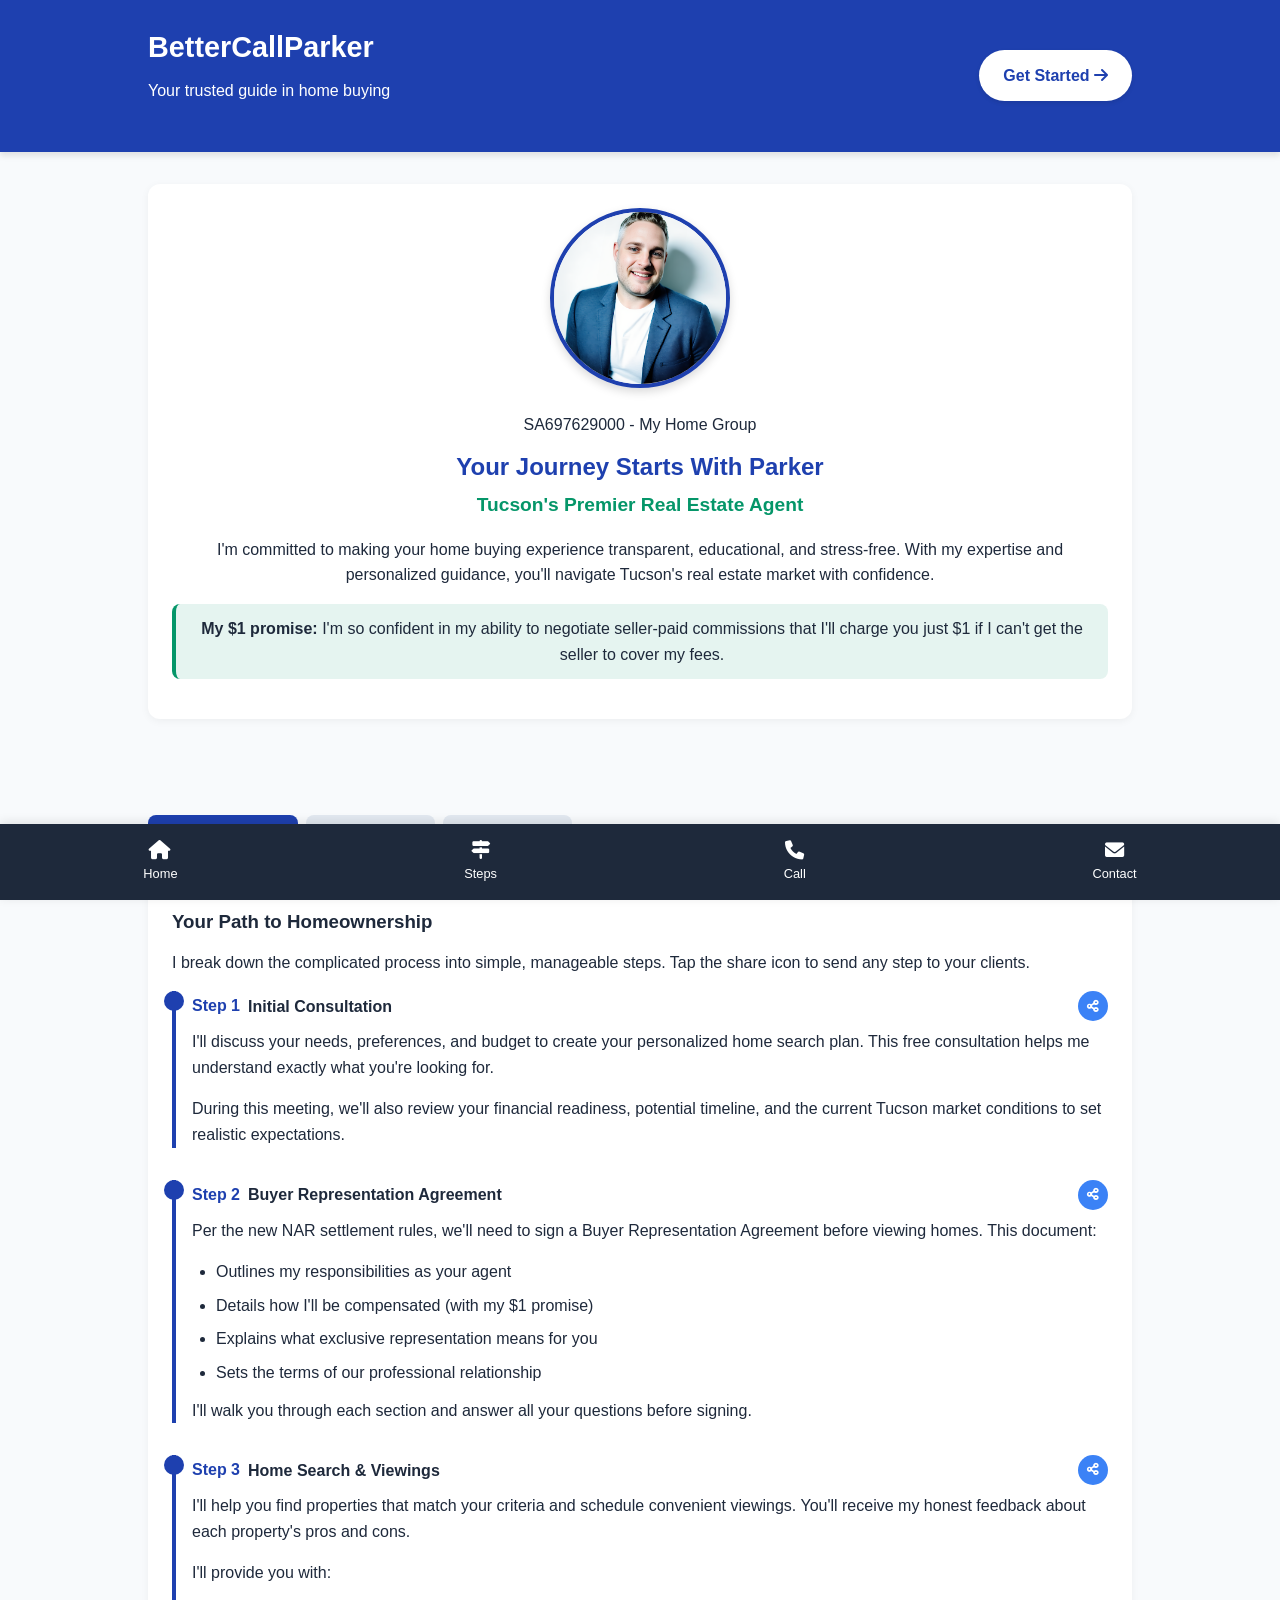
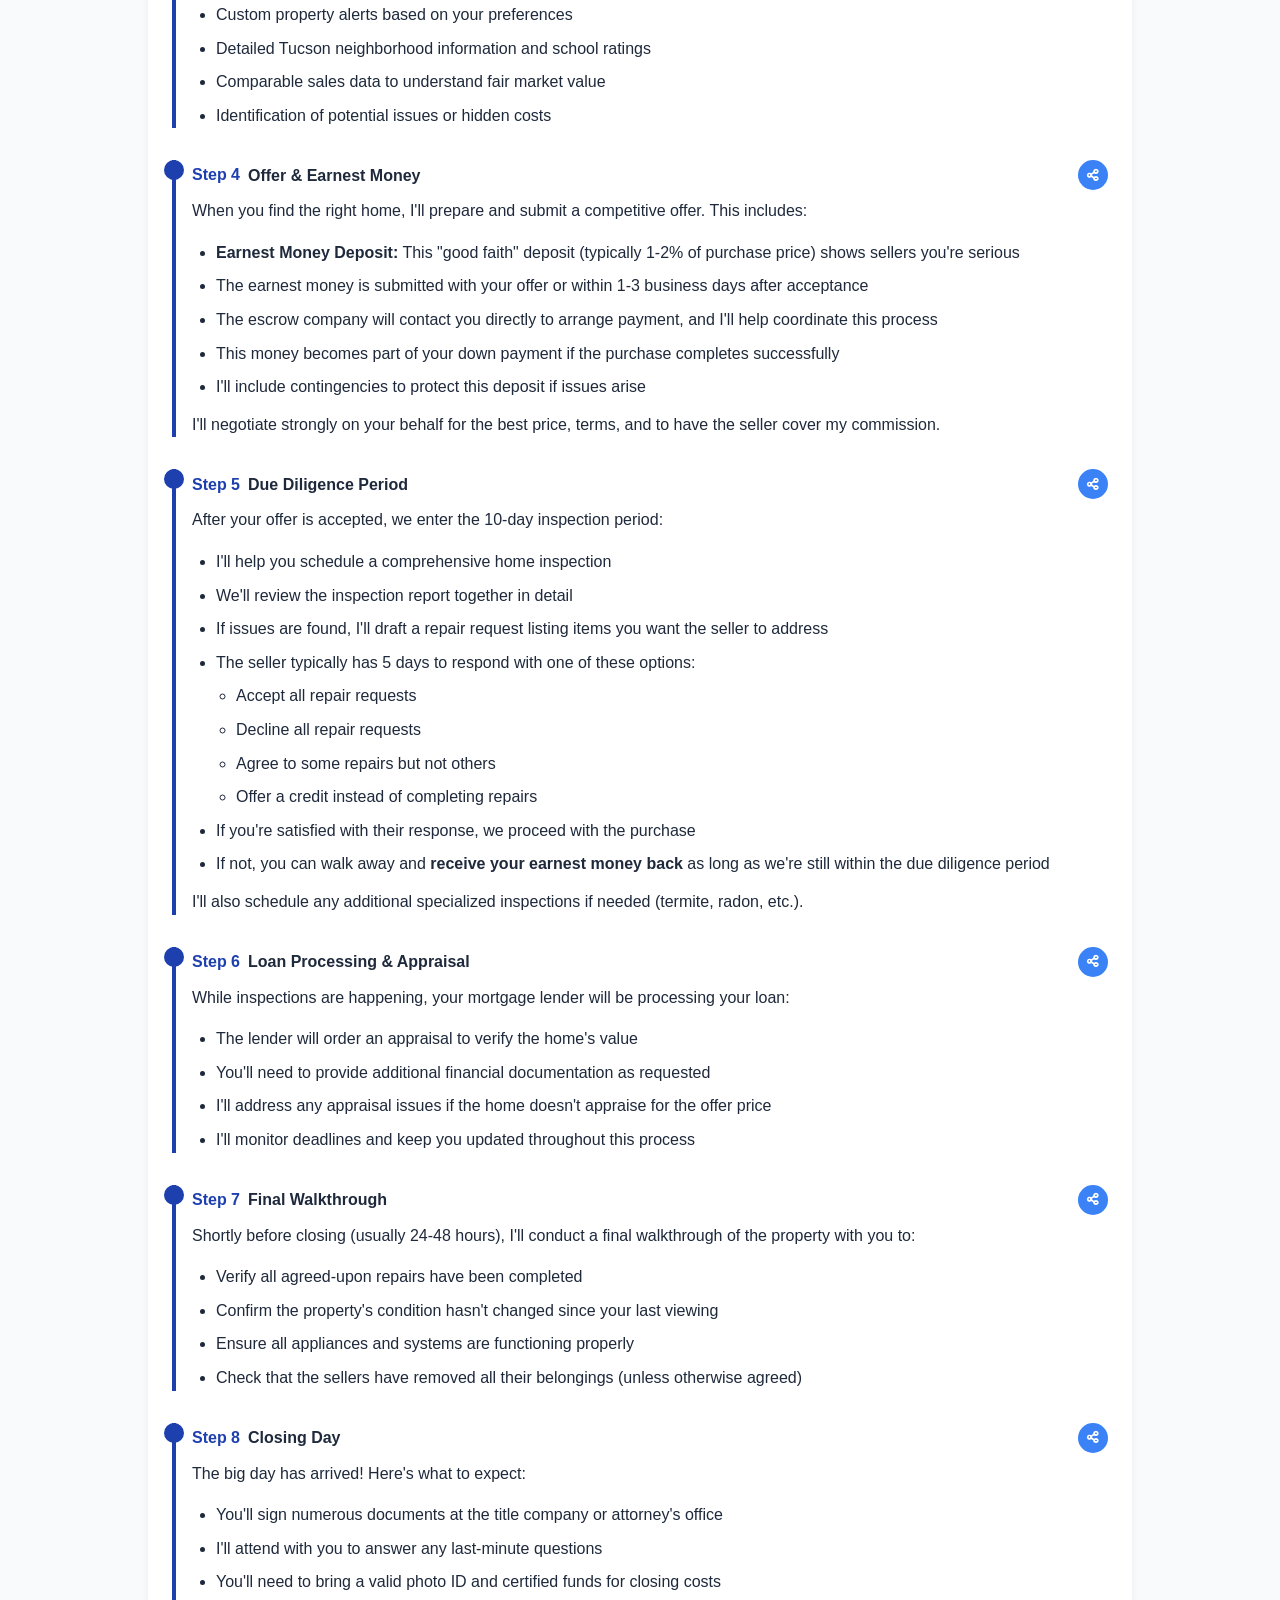
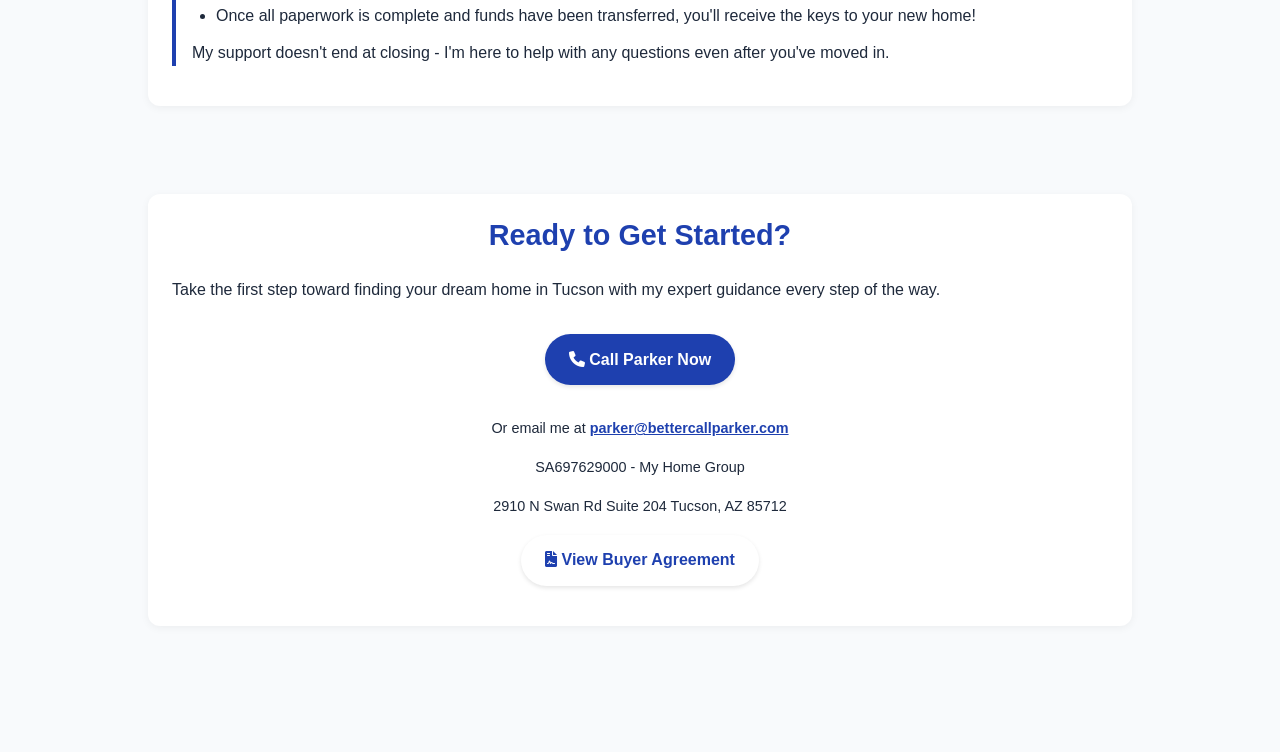
==== commit 3f5975e6: "Update index.html" ====
--- a/index.html
+++ b/index.html
@@ -627,7 +627,7 @@
                             <li>I'll help you schedule a comprehensive home inspection</li>
                             <li>We'll review the inspection report together in detail</li>
                             <li>If issues are found, I'll draft a repair request listing items you want the seller to address</li>
-                            <li>The seller typically has 3-5 days to respond with one of these options:
+                            <li>The seller typically has 5 days to respond with one of these options:
                                 <ul>
                                     <li>Accept all repair requests</li>
                                     <li>Decline all repair requests</li>
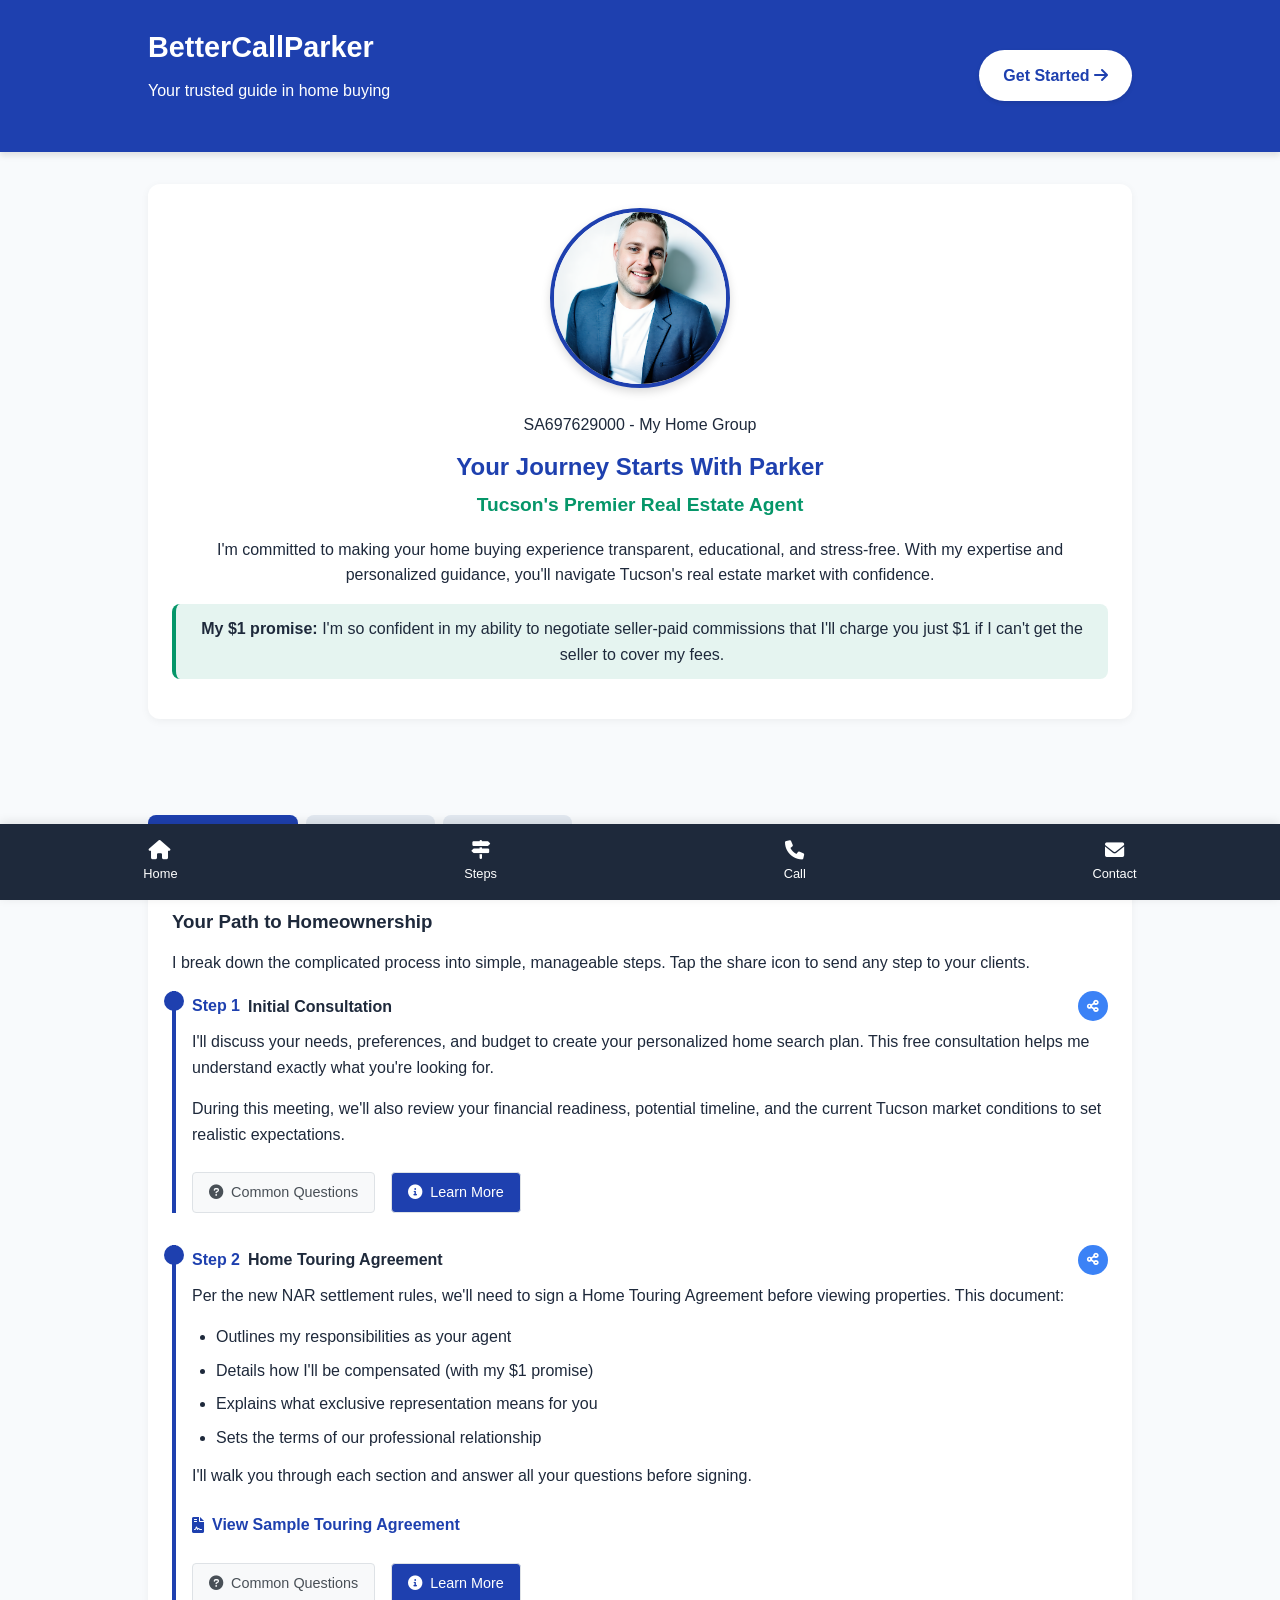
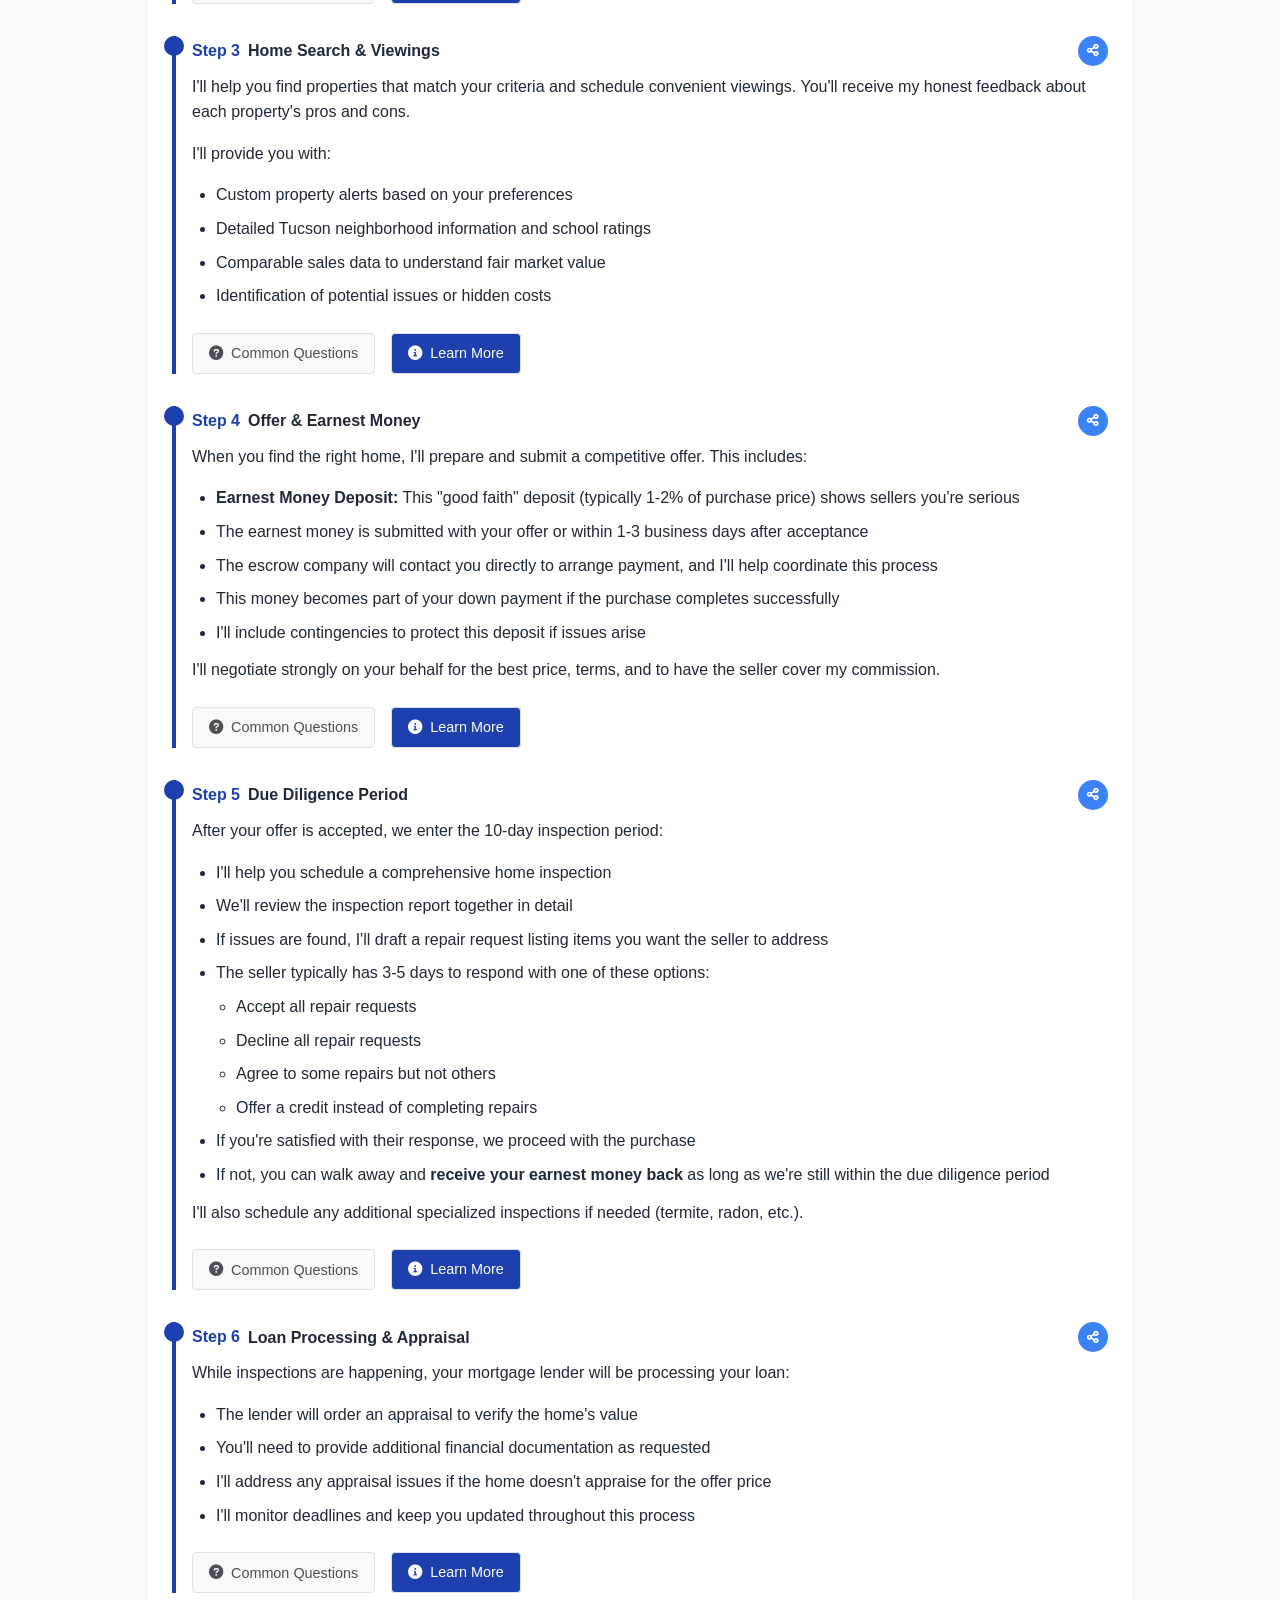
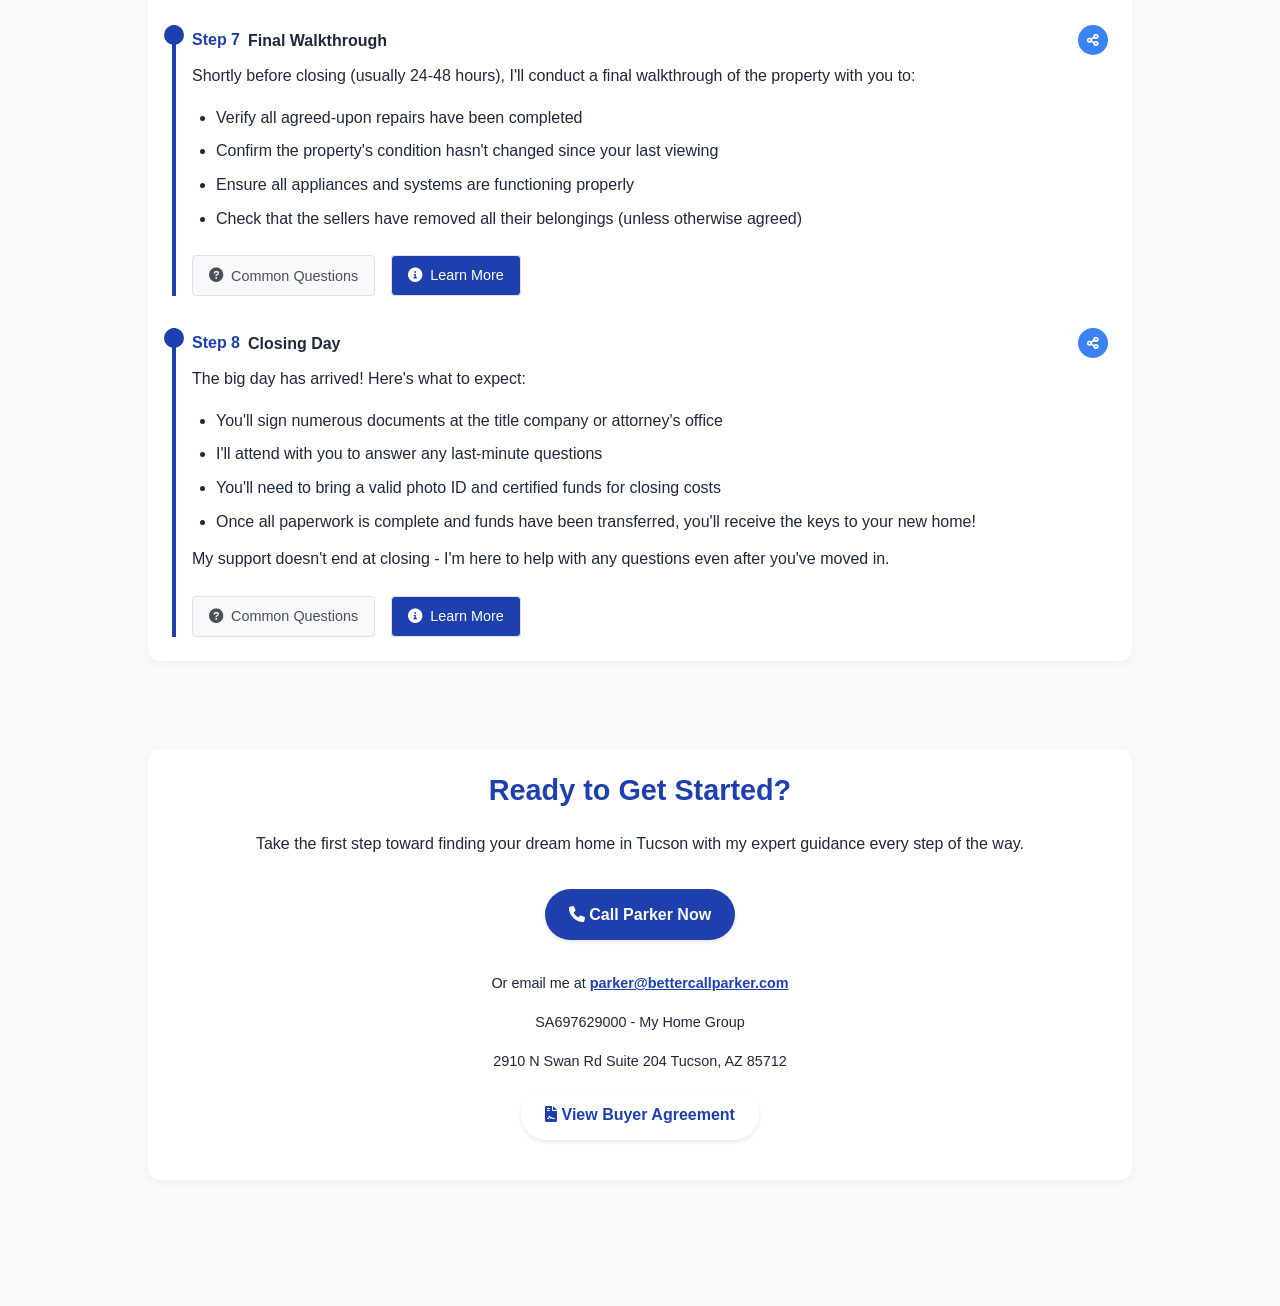
==== commit 742fe073: "Add files via upload" ====
--- a/index.html
+++ b/index.html
@@ -5,491 +5,7 @@
     <meta name="viewport" content="width=device-width, initial-scale=1.0">
     <title>BetterCallParker Realty</title>
     <link rel="stylesheet" href="https://cdnjs.cloudflare.com/ajax/libs/font-awesome/6.0.0/css/all.min.css">
-    <style>
-        /* Base Styles */
-        :root {
-            --primary: #1e40af;
-            --primary-light: #3b82f6;
-            --secondary: #059669;
-            --light: #f8fafc;
-            --dark: #1e293b;
-            --gray: #64748b;
-            --light-gray: #e2e8f0;
-        }
-        
-        /* All your other CSS rules here */
-        
-        /* Personal Introduction */
-        .parker-intro {
-            display: flex;
-            flex-direction: column;
-            align-items: center;
-            text-align: center;
-        }
-        
-        .parker-photo {
-            width: 180px;
-            height: 180px;
-            border-radius: 50%;
-            overflow: hidden;
-            margin-bottom: 1.5rem;
-            border: 4px solid var(--primary);
-            box-shadow: 0 4px 10px rgba(0, 0, 0, 0.15);
-        }
-        
-        .parker-photo img {
-            width: 100%;
-            height: 100%;
-            object-fit: cover;
-        }
-        
-        .parker-message h2 {
-            color: var(--primary);
-            margin-bottom: 0.5rem;
-        }
-        
-        .parker-tagline {
-            font-size: 1.2rem;
-            font-weight: 600;
-            color: var(--secondary);
-            margin-bottom: 1rem;
-        }
-        
-        .parker-promise {
-            margin-top: 1rem;
-            padding: 0.75rem;
-            background-color: rgba(5, 150, 105, 0.1);
-            border-radius: 8px;
-            border-left: 4px solid var(--secondary);
-        }<!DOCTYPE html>
-<html lang="en">
-<head>
-    <meta charset="UTF-8">
-    <meta name="viewport" content="width=device-width, initial-scale=1.0">
-    <title>BetterCallParker Realty</title>
-    <link rel="stylesheet" href="https://cdnjs.cloudflare.com/ajax/libs/font-awesome/6.0.0/css/all.min.css">
-    <style>
-        /* Base Styles */
-        :root {
-            --primary: #1e40af;
-            --primary-light: #3b82f6;
-            --secondary: #059669;
-            --light: #f8fafc;
-            --dark: #1e293b;
-            --gray: #64748b;
-            --light-gray: #e2e8f0;
-        }
-        
-        * {
-            margin: 0;
-            padding: 0;
-            box-sizing: border-box;
-        }
-        
-        body {
-            font-family: -apple-system, BlinkMacSystemFont, 'Segoe UI', Roboto, Oxygen, Ubuntu, Cantarell, 'Open Sans', 'Helvetica Neue', sans-serif;
-            line-height: 1.6;
-            color: var(--dark);
-            background-color: var(--light);
-            padding-bottom: 70px;
-        }
-        
-        h1, h2, h3, h4 {
-            margin-bottom: 1rem;
-            font-weight: 700;
-            line-height: 1.2;
-        }
-        
-        p {
-            margin-bottom: 1rem;
-        }
-
-        img {
-            max-width: 100%;
-            height: auto;
-        }
-        
-        .container {
-            width: 100%;
-            padding: 0 1.25rem;
-            margin: 0 auto;
-        }
-        
-        /* Header Styles */
-        header {
-            background-color: var(--primary);
-            color: white;
-            padding: 1.5rem 0;
-            box-shadow: 0 4px 6px rgba(0, 0, 0, 0.1);
-        }
-        
-        .header-content {
-            display: flex;
-            flex-direction: column;
-            align-items: center;
-            text-align: center;
-        }
-        
-        .logo {
-            font-size: 1.8rem;
-            font-weight: 800;
-            margin-bottom: 0.5rem;
-        }
-        
-        .tagline {
-            font-size: 1rem;
-            font-weight: 400;
-            margin-bottom: 1.5rem;
-        }
-        
-        .cta-button {
-            display: inline-block;
-            background-color: white;
-            color: var(--primary);
-            padding: 0.8rem 1.5rem;
-            border-radius: 50px;
-            font-weight: 600;
-            text-decoration: none;
-            transition: all 0.3s ease;
-            box-shadow: 0 2px 4px rgba(0, 0, 0, 0.1);
-        }
-        
-        .cta-button:hover {
-            background-color: rgba(255, 255, 255, 0.9);
-            transform: translateY(-2px);
-            box-shadow: 0 4px 8px rgba(0, 0, 0, 0.15);
-        }
-        
-        /* Section Styles */
-        section {
-            padding: 2rem 0;
-        }
-        
-        .section-title {
-            font-size: 1.8rem;
-            text-align: center;
-            margin-bottom: 1.5rem;
-            color: var(--primary);
-        }
-        
-        .section-content {
-            background-color: white;
-            border-radius: 12px;
-            padding: 1.5rem;
-            margin-bottom: 1.5rem;
-            box-shadow: 0 2px 8px rgba(0, 0, 0, 0.05);
-        }
-        
-        /* Tab Navigation */
-        .tabs {
-            display: flex;
-            overflow-x: auto;
-            gap: 0.5rem;
-            padding: 0.5rem 0;
-            margin-bottom: 1.5rem;
-            -webkit-overflow-scrolling: touch;
-            scroll-behavior: smooth;
-        }
-        
-        .tab-button {
-            display: flex;
-            align-items: center;
-            justify-content: center;
-            gap: 0.5rem;
-            background-color: var(--light-gray);
-            color: var(--dark);
-            padding: 0.75rem 1.25rem;
-            border: none;
-            border-radius: 8px;
-            font-weight: 600;
-            cursor: pointer;
-            white-space: nowrap;
-            transition: all 0.3s ease;
-        }
-        
-        .tab-button.active {
-            background-color: var(--primary);
-            color: white;
-        }
-        
-        .tab-button i {
-            font-size: 1rem;
-        }
-        
-        /* Tab Content */
-        .tab-content {
-            display: none;
-        }
-        
-        .tab-content.active {
-            display: block;
-            animation: fadeIn 0.5s ease;
-        }
-        
-        @keyframes fadeIn {
-            from { opacity: 0; }
-            to { opacity: 1; }
-        }
-        
-        /* Feature Cards */
-        .features {
-            display: grid;
-            grid-template-columns: 1fr;
-            gap: 1rem;
-            margin: 1.5rem 0;
-        }
-        
-        .feature-card {
-            background-color: rgba(59, 130, 246, 0.1);
-            padding: 1.25rem;
-            border-radius: 10px;
-            border-left: 4px solid var(--primary);
-        }
-        
-        .feature-title {
-            font-size: 1.2rem;
-            font-weight: 700;
-            margin-bottom: 0.5rem;
-            color: var(--primary);
-        }
-        
-        /* Process Steps */
-        .process-step {
-            border-left: 4px solid var(--primary);
-            padding-left: 1rem;
-            margin-bottom: 2rem;
-            position: relative;
-            scroll-margin-top: 80px;
-        }
-        
-        .process-step:last-child {
-            margin-bottom: 0;
-        }
-        
-        .process-step:before {
-            content: '';
-            position: absolute;
-            left: -12px;
-            top: 0;
-            width: 20px;
-            height: 20px;
-            background-color: var(--primary);
-            border-radius: 50%;
-        }
-        
-        .step-header {
-            display: flex;
-            align-items: center;
-            margin-bottom: 0.5rem;
-        }
-        
-        .step-number {
-            display: inline-block;
-            font-weight: 700;
-            color: var(--primary);
-            margin-right: 0.5rem;
-        }
-        
-        .step-header h4 {
-            margin-bottom: 0;
-            flex-grow: 1;
-        }
-        
-        .share-button {
-            background-color: var(--primary-light);
-            color: white;
-            border: none;
-            border-radius: 50%;
-            width: 30px;
-            height: 30px;
-            display: flex;
-            align-items: center;
-            justify-content: center;
-            cursor: pointer;
-            transition: all 0.3s ease;
-        }
-        
-        .share-button:hover {
-            background-color: var(--primary);
-            transform: scale(1.1);
-        }
-        
-        .step-details {
-            padding-left: 1.5rem;
-            margin: 0.75rem 0;
-        }
-        
-        .step-details li {
-            margin-bottom: 0.5rem;
-        }
-        
-        .step-details ul {
-            margin: 0.5rem 0;
-            padding-left: 1.25rem;
-        }
-        
-        /* Alert Box */
-        .alert {
-            background-color: rgba(250, 204, 21, 0.2);
-            border-left: 4px solid #facc15;
-            padding: 1.25rem;
-            border-radius: 8px;
-            margin-bottom: 1.5rem;
-        }
-        
-        .alert-title {
-            font-size: 1.2rem;
-            font-weight: 700;
-            margin-bottom: 0.5rem;
-            color: var(--dark);
-        }
-        
-        /* Promise Box */
-        .promise-box {
-            background-color: rgba(5, 150, 105, 0.1);
-            border-radius: 12px;
-            padding: 1.5rem;
-            margin-bottom: 1.5rem;
-            border-left: 4px solid var(--secondary);
-        }
-        
-        .promise-title {
-            font-size: 1.4rem;
-            font-weight: 700;
-            color: var(--secondary);
-            margin-bottom: 0.75rem;
-        }
-        
-        /* Steps List */
-        .steps-list {
-            list-style: none;
-        }
-        
-        .steps-list li {
-            display: flex;
-            align-items: flex-start;
-            margin-bottom: 1rem;
-        }
-        
-        .step-icon {
-            display: flex;
-            align-items: center;
-            justify-content: center;
-            width: 26px;
-            height: 26px;
-            background-color: var(--primary);
-            color: white;
-            border-radius: 50%;
-            margin-right: 0.75rem;
-            flex-shrink: 0;
-        }
-        
-        /* Testimonials */
-        .testimonials {
-            margin: 2rem 0;
-        }
-        
-        .testimonial {
-            background-color: white;
-            border-radius: 12px;
-            padding: 1.5rem;
-            margin-bottom: 1rem;
-            box-shadow: 0 2px 8px rgba(0, 0, 0, 0.05);
-        }
-        
-        .testimonial-text {
-            font-style: italic;
-            position: relative;
-            padding: 0 1rem;
-        }
-        
-        .testimonial-text:before {
-            content: '\201C';
-            font-size: 2rem;
-            position: absolute;
-            left: -0.5rem;
-            top: -0.5rem;
-            color: var(--primary-light);
-        }
-        
-        .testimonial-author {
-            font-weight: 600;
-            color: var(--primary);
-            margin-top: 0.75rem;
-            display: block;
-            text-align: right;
-        }
-        
-        /* Footer */
-        footer {
-            position: fixed;
-            bottom: 0;
-            left: 0;
-            width: 100%;
-            background-color: var(--dark);
-            color: white;
-            padding: 1rem 0;
-            box-shadow: 0 -2px 10px rgba(0, 0, 0, 0.1);
-            z-index: 999;
-        }
-        
-        .footer-nav {
-            display: flex;
-            justify-content: space-around;
-            align-items: center;
-        }
-        
-        .footer-nav a {
-            color: white;
-            text-decoration: none;
-            display: flex;
-            flex-direction: column;
-            align-items: center;
-            font-size: 0.8rem;
-        }
-        
-        .footer-nav i {
-            font-size: 1.2rem;
-            margin-bottom: 0.25rem;
-        }
-        
-        /* Media Queries */
-        @media (min-width: 640px) {
-            .container {
-                max-width: 640px;
-            }
-            
-            .features {
-                grid-template-columns: repeat(2, 1fr);
-            }
-        }
-        
-        @media (min-width: 768px) {
-            .container {
-                max-width: 768px;
-            }
-            
-            .header-content {
-                flex-direction: row;
-                justify-content: space-between;
-                text-align: left;
-            }
-            
-            .header-left {
-                margin-bottom: 0;
-            }
-            
-            .features {
-                grid-template-columns: repeat(3, 1fr);
-            }
-        }
-        
-        @media (min-width: 1024px) {
-            .container {
-                max-width: 1024px;
-            }
-        }
-    </style>
+    <link rel="stylesheet" href="css/styles.css">
 </head>
 <body>
     <!-- Header Section -->
@@ -512,7 +28,7 @@
                 <div class="parker-intro">
                     
                     <div class="parker-photo">
-                        <img src="parker-photo.png" alt="Parker" />
+                        <img src="assets/parker-photo.png" alt="Parker" />
                     </div>
                     <p>SA697629000 - My Home Group</p>
                     <div class="parker-message">
@@ -557,17 +73,27 @@
                         </div>
                         <p>I'll discuss your needs, preferences, and budget to create your personalized home search plan. This free consultation helps me understand exactly what you're looking for.</p>
                         <p>During this meeting, we'll also review your financial readiness, potential timeline, and the current Tucson market conditions to set realistic expectations.</p>
+                        
+                        <!-- New buttons for expanded information -->
+                        <div class="step-actions">
+                            <button class="faq-button" data-step="step1-faq">
+                                <i class="fas fa-question-circle"></i> Common Questions
+                            </button>
+                            <a href="steps/consultation.html" class="learn-more-button">
+                                <i class="fas fa-info-circle"></i> Learn More
+                            </a>
+                        </div>
                     </div>
                     
                     <div id="step2" class="process-step">
                         <div class="step-header">
                             <span class="step-number">Step 2</span>
-                            <h4>Buyer Representation Agreement</h4>
+                            <h4>Home Touring Agreement</h4>
                             <button class="share-button" data-step="step2" aria-label="Share this step">
                                 <i class="fas fa-share-alt"></i>
                             </button>
                         </div>
-                        <p>Per the new NAR settlement rules, we'll need to sign a Buyer Representation Agreement before viewing homes. This document:</p>
+                        <p>Per the new NAR settlement rules, we'll need to sign a Home Touring Agreement before viewing properties. This document:</p>
                         <ul class="step-details">
                             <li>Outlines my responsibilities as your agent</li>
                             <li>Details how I'll be compensated (with my $1 promise)</li>
@@ -575,6 +101,17 @@
                             <li>Sets the terms of our professional relationship</li>
                         </ul>
                         <p>I'll walk you through each section and answer all your questions before signing.</p>
+                        <p><a href="agreement.html" class="agreement-link"><i class="fas fa-file-contract"></i> View Sample Touring Agreement</a></p>
+                        
+                        <!-- New buttons for expanded information -->
+                        <div class="step-actions">
+                            <button class="faq-button" data-step="step2-faq">
+                                <i class="fas fa-question-circle"></i> Common Questions
+                            </button>
+                            <a href="steps/agreement.html" class="learn-more-button">
+                                <i class="fas fa-info-circle"></i> Learn More
+                            </a>
+                        </div>
                     </div>
                     
                     <div id="step3" class="process-step">
@@ -593,6 +130,16 @@
                             <li>Comparable sales data to understand fair market value</li>
                             <li>Identification of potential issues or hidden costs</li>
                         </ul>
+                        
+                        <!-- New buttons for expanded information -->
+                        <div class="step-actions">
+                            <button class="faq-button" data-step="step3-faq">
+                                <i class="fas fa-question-circle"></i> Common Questions
+                            </button>
+                            <a href="steps/search.html" class="learn-more-button">
+                                <i class="fas fa-info-circle"></i> Learn More
+                            </a>
+                        </div>
                     </div>
                     
                     <div id="step4" class="process-step">
@@ -612,6 +159,16 @@
                             <li>I'll include contingencies to protect this deposit if issues arise</li>
                         </ul>
                         <p>I'll negotiate strongly on your behalf for the best price, terms, and to have the seller cover my commission.</p>
+                        
+                        <!-- New buttons for expanded information -->
+                        <div class="step-actions">
+                            <button class="faq-button" data-step="step4-faq">
+                                <i class="fas fa-question-circle"></i> Common Questions
+                            </button>
+                            <a href="steps/offer.html" class="learn-more-button">
+                                <i class="fas fa-info-circle"></i> Learn More
+                            </a>
+                        </div>
                     </div>
                     
                     <div id="step5" class="process-step">
@@ -627,7 +184,7 @@
                             <li>I'll help you schedule a comprehensive home inspection</li>
                             <li>We'll review the inspection report together in detail</li>
                             <li>If issues are found, I'll draft a repair request listing items you want the seller to address</li>
-                            <li>The seller typically has 5 days to respond with one of these options:
+                            <li>The seller typically has 3-5 days to respond with one of these options:
                                 <ul>
                                     <li>Accept all repair requests</li>
                                     <li>Decline all repair requests</li>
@@ -639,6 +196,16 @@
                             <li>If not, you can walk away and <strong>receive your earnest money back</strong> as long as we're still within the due diligence period</li>
                         </ul>
                         <p>I'll also schedule any additional specialized inspections if needed (termite, radon, etc.).</p>
+                        
+                        <!-- New buttons for expanded information -->
+                        <div class="step-actions">
+                            <button class="faq-button" data-step="step5-faq">
+                                <i class="fas fa-question-circle"></i> Common Questions
+                            </button>
+                            <a href="steps/inspection.html" class="learn-more-button">
+                                <i class="fas fa-info-circle"></i> Learn More
+                            </a>
+                        </div>
                     </div>
                     
                     <div id="step6" class="process-step">
@@ -656,6 +223,16 @@
                             <li>I'll address any appraisal issues if the home doesn't appraise for the offer price</li>
                             <li>I'll monitor deadlines and keep you updated throughout this process</li>
                         </ul>
+                        
+                        <!-- New buttons for expanded information -->
+                        <div class="step-actions">
+                            <button class="faq-button" data-step="step6-faq">
+                                <i class="fas fa-question-circle"></i> Common Questions
+                            </button>
+                            <a href="steps/financing.html" class="learn-more-button">
+                                <i class="fas fa-info-circle"></i> Learn More
+                            </a>
+                        </div>
                     </div>
                     
                     <div id="step7" class="process-step">
@@ -673,6 +250,16 @@
                             <li>Ensure all appliances and systems are functioning properly</li>
                             <li>Check that the sellers have removed all their belongings (unless otherwise agreed)</li>
                         </ul>
+                        
+                        <!-- New buttons for expanded information -->
+                        <div class="step-actions">
+                            <button class="faq-button" data-step="step7-faq">
+                                <i class="fas fa-question-circle"></i> Common Questions
+                            </button>
+                            <a href="steps/walkthrough.html" class="learn-more-button">
+                                <i class="fas fa-info-circle"></i> Learn More
+                            </a>
+                        </div>
                     </div>
                     
                     <div id="step8" class="process-step">
@@ -691,6 +278,16 @@
                             <li>Once all paperwork is complete and funds have been transferred, you'll receive the keys to your new home!</li>
                         </ul>
                         <p>My support doesn't end at closing - I'm here to help with any questions even after you've moved in.</p>
+                        
+                        <!-- New buttons for expanded information -->
+                        <div class="step-actions">
+                            <button class="faq-button" data-step="step8-faq">
+                                <i class="fas fa-question-circle"></i> Common Questions
+                            </button>
+                            <a href="steps/closing.html" class="learn-more-button">
+                                <i class="fas fa-info-circle"></i> Learn More
+                            </a>
+                        </div>
                     </div>
                 </div>
             </div>
@@ -858,154 +455,17 @@
         </div>
     </footer>
     
-    <script>
-        // Tab functionality
-        const tabButtons = document.querySelectorAll('.tab-button');
-        const tabContents = document.querySelectorAll('.tab-content');
-        
-        tabButtons.forEach(button => {
-            button.addEventListener('click', () => {
-                // Remove active class from all buttons and contents
-                tabButtons.forEach(btn => btn.classList.remove('active'));
-                tabContents.forEach(content => content.classList.remove('active'));
-                
-                // Add active class to clicked button and corresponding content
-                button.classList.add('active');
-                const tabId = button.getAttribute('data-tab');
-                document.getElementById(tabId).classList.add('active');
-            });
-        });
-        
-        // Share functionality for process steps
-        const shareButtons = document.querySelectorAll('.share-button');
-        
-        // Check if URL contains a step hash and scroll to it
-        window.addEventListener('DOMContentLoaded', () => {
-            if (window.location.hash) {
-                const targetStep = document.querySelector(window.location.hash);
-                if (targetStep) {
-                    // Ensure the process tab is active
-                    tabButtons.forEach(btn => btn.classList.remove('active'));
-                    tabContents.forEach(content => content.classList.remove('active'));
-                    
-                    document.querySelector('[data-tab="process"]').classList.add('active');
-                    document.getElementById('process').classList.add('active');
-                    
-                    // Scroll to the target step
-                    setTimeout(() => {
-                        targetStep.scrollIntoView({ behavior: 'smooth' });
-                    }, 300);
-                }
-            }
-        });
-        
-        // Share functionality
-        shareButtons.forEach(button => {
-            button.addEventListener('click', async () => {
-                const stepId = button.getAttribute('data-step');
-                const url = `${window.location.origin}${window.location.pathname}#${stepId}`;
-                
-                // Create a temporary modal/tooltip for sharing options
-                const modal = document.createElement('div');
-                modal.className = 'share-modal';
-                modal.innerHTML = `
-                    <div class="share-modal-content">
-                        <h4>Share this step</h4>
-                        <div class="share-options">
-                            <button id="copy-link" class="share-option">
-                                <i class="fas fa-copy"></i> Copy Link
-                            </button>
-                            <a href="sms:?body=Check out this step in the home buying process: ${url}" class="share-option">
-                                <i class="fas fa-sms"></i> Text
-                            </a>
-                            <a href="mailto:?subject=Home Buying Process Step&body=Here's information about this step in the home buying process: ${url}" class="share-option">
-                                <i class="fas fa-envelope"></i> Email
-                            </a>
-                        </div>
-                        <button class="close-modal">Close</button>
-                    </div>
-                `;
-                
-                document.body.appendChild(modal);
-                
-                // Add styles for the modal
-                const style = document.createElement('style');
-                style.textContent = `
-                    .share-modal {
-                        position: fixed;
-                        top: 0;
-                        left: 0;
-                        width: 100%;
-                        height: 100%;
-                        background-color: rgba(0, 0, 0, 0.5);
-                        display: flex;
-                        justify-content: center;
-                        align-items: center;
-                        z-index: 1000;
-                    }
-                    .share-modal-content {
-                        background-color: white;
-                        padding: 1.5rem;
-                        border-radius: 12px;
-                        width: 85%;
-                        max-width: 400px;
-                    }
-                    .share-options {
-                        display: flex;
-                        flex-direction: column;
-                        gap: 0.75rem;
-                        margin: 1.25rem 0;
-                    }
-                    .share-option {
-                        display: flex;
-                        align-items: center;
-                        gap: 0.5rem;
-                        padding: 0.75rem;
-                        border-radius: 8px;
-                        background-color: #f1f5f9;
-                        border: none;
-                        text-decoration: none;
-                        color: var(--dark);
-                        font-weight: 600;
-                        cursor: pointer;
-                    }
-                    .close-modal {
-                        width: 100%;
-                        padding: 0.75rem;
-                        background-color: var(--gray);
-                        color: white;
-                        border: none;
-                        border-radius: 8px;
-                        cursor: pointer;
-                    }
-                `;
-                document.head.appendChild(style);
-                
-                // Handle copy link button
-                document.getElementById('copy-link').addEventListener('click', async () => {
-                    try {
-                        await navigator.clipboard.writeText(url);
-                        document.getElementById('copy-link').innerHTML = '<i class="fas fa-check"></i> Copied!';
-                        setTimeout(() => {
-                            document.getElementById('copy-link').innerHTML = '<i class="fas fa-copy"></i> Copy Link';
-                        }, 2000);
-                    } catch (err) {
-                        console.error('Failed to copy: ', err);
-                    }
-                });
-                
-                // Close modal when clicking the close button or outside the modal
-                document.querySelector('.close-modal').addEventListener('click', () => {
-                    document.body.removeChild(modal);
-                });
-                
-                modal.addEventListener('click', (e) => {
-                    if (e.target === modal) {
-                        document.body.removeChild(modal);
-                    }
-                });
-            });
-        });
-    </script>
+    <!-- FAQ Modal Template (Hidden by default) -->
+    <div id="faq-modal-template" style="display: none;">
+        <div class="faq-modal-content">
+            <h3 class="faq-title">Frequently Asked Questions</h3>
+            <div class="faq-content">
+                <!-- Dynamic content will be inserted here -->
+            </div>
+            <button class="close-modal">Close</button>
+        </div>
+    </div>
+    
+    <script src="js/script.js"></script>
 </body>
-</html>
+</html>
--- a/css/styles.css
+++ b/css/styles.css
@@ -0,0 +1,636 @@
+/* Base Styles */
+:root {
+    --primary: #1e40af;
+    --primary-light: #3b82f6;
+    --primary-dark: #1e3a8a;
+    --secondary: #059669;
+    --light: #f8fafc;
+    --dark: #1e293b;
+    --gray: #64748b;
+    --light-gray: #e2e8f0;
+}
+
+* {
+    margin: 0;
+    padding: 0;
+    box-sizing: border-box;
+}
+
+body {
+    font-family: -apple-system, BlinkMacSystemFont, 'Segoe UI', Roboto, Oxygen, Ubuntu, Cantarell, 'Open Sans', 'Helvetica Neue', sans-serif;
+    line-height: 1.6;
+    color: var(--dark);
+    background-color: var(--light);
+    padding-bottom: 70px;
+}
+
+h1, h2, h3, h4 {
+    margin-bottom: 1rem;
+    font-weight: 700;
+    line-height: 1.2;
+}
+
+p {
+    margin-bottom: 1rem;
+}
+
+img {
+    max-width: 100%;
+    height: auto;
+}
+
+.container {
+    width: 100%;
+    padding: 0 1.25rem;
+    margin: 0 auto;
+}
+
+/* Header Styles */
+header {
+    background-color: var(--primary);
+    color: white;
+    padding: 1.5rem 0;
+    box-shadow: 0 4px 6px rgba(0, 0, 0, 0.1);
+}
+
+.header-content {
+    display: flex;
+    flex-direction: column;
+    align-items: center;
+    text-align: center;
+}
+
+.logo {
+    font-size: 1.8rem;
+    font-weight: 800;
+    margin-bottom: 0.5rem;
+}
+
+.tagline {
+    font-size: 1rem;
+    font-weight: 400;
+    margin-bottom: 1.5rem;
+}
+
+.cta-button {
+    display: inline-block;
+    background-color: white;
+    color: var(--primary);
+    padding: 0.8rem 1.5rem;
+    border-radius: 50px;
+    font-weight: 600;
+    text-decoration: none;
+    transition: all 0.3s ease;
+    box-shadow: 0 2px 4px rgba(0, 0, 0, 0.1);
+}
+
+.cta-button:hover {
+    background-color: rgba(255, 255, 255, 0.9);
+    transform: translateY(-2px);
+    box-shadow: 0 4px 8px rgba(0, 0, 0, 0.15);
+}
+
+/* Section Styles */
+section {
+    padding: 2rem 0;
+}
+
+.section-title {
+    font-size: 1.8rem;
+    text-align: center;
+    margin-bottom: 1.5rem;
+    color: var(--primary);
+}
+
+.section-content {
+    background-color: white;
+    border-radius: 12px;
+    padding: 1.5rem;
+    margin-bottom: 1.5rem;
+    box-shadow: 0 2px 8px rgba(0, 0, 0, 0.05);
+}
+
+/* Tab Navigation */
+.tabs {
+    display: flex;
+    overflow-x: auto;
+    gap: 0.5rem;
+    padding: 0.5rem 0;
+    margin-bottom: 1.5rem;
+    -webkit-overflow-scrolling: touch;
+    scroll-behavior: smooth;
+}
+
+.tab-button {
+    display: flex;
+    align-items: center;
+    justify-content: center;
+    gap: 0.5rem;
+    background-color: var(--light-gray);
+    color: var(--dark);
+    padding: 0.75rem 1.25rem;
+    border: none;
+    border-radius: 8px;
+    font-weight: 600;
+    cursor: pointer;
+    white-space: nowrap;
+    transition: all 0.3s ease;
+}
+
+.tab-button.active {
+    background-color: var(--primary);
+    color: white;
+}
+
+.tab-button i {
+    font-size: 1rem;
+}
+
+/* Tab Content */
+.tab-content {
+    display: none;
+}
+
+.tab-content.active {
+    display: block;
+    animation: fadeIn 0.5s ease;
+}
+
+@keyframes fadeIn {
+    from { opacity: 0; }
+    to { opacity: 1; }
+}
+
+/* Feature Cards */
+.features {
+    display: grid;
+    grid-template-columns: 1fr;
+    gap: 1rem;
+    margin: 1.5rem 0;
+}
+
+.feature-card {
+    background-color: rgba(59, 130, 246, 0.1);
+    padding: 1.25rem;
+    border-radius: 10px;
+    border-left: 4px solid var(--primary);
+}
+
+.feature-title {
+    font-size: 1.2rem;
+    font-weight: 700;
+    margin-bottom: 0.5rem;
+    color: var(--primary);
+}
+
+/* Process Steps */
+.process-step {
+    border-left: 4px solid var(--primary);
+    padding-left: 1rem;
+    margin-bottom: 2rem;
+    position: relative;
+    scroll-margin-top: 80px;
+}
+
+.process-step:last-child {
+    margin-bottom: 0;
+}
+
+.process-step:before {
+    content: '';
+    position: absolute;
+    left: -12px;
+    top: 0;
+    width: 20px;
+    height: 20px;
+    background-color: var(--primary);
+    border-radius: 50%;
+}
+
+.step-header {
+    display: flex;
+    align-items: center;
+    margin-bottom: 0.5rem;
+}
+
+.step-number {
+    display: inline-block;
+    font-weight: 700;
+    color: var(--primary);
+    margin-right: 0.5rem;
+}
+
+.step-header h4 {
+    margin-bottom: 0;
+    flex-grow: 1;
+}
+
+.share-button {
+    background-color: var(--primary-light);
+    color: white;
+    border: none;
+    border-radius: 50%;
+    width: 30px;
+    height: 30px;
+    display: flex;
+    align-items: center;
+    justify-content: center;
+    cursor: pointer;
+    transition: all 0.3s ease;
+}
+
+.share-button:hover {
+    background-color: var(--primary);
+    transform: scale(1.1);
+}
+
+.step-details {
+    padding-left: 1.5rem;
+    margin: 0.75rem 0;
+}
+
+.step-details li {
+    margin-bottom: 0.5rem;
+}
+
+.step-details ul {
+    margin: 0.5rem 0;
+    padding-left: 1.25rem;
+}
+
+/* Step action buttons */
+.step-actions {
+    display: flex;
+    gap: 1rem;
+    margin-top: 1.5rem;
+}
+
+.faq-button, .learn-more-button {
+    display: inline-flex;
+    align-items: center;
+    padding: 0.5rem 1rem;
+    background-color: #f8f9fa;
+    border: 1px solid #dee2e6;
+    border-radius: 4px;
+    font-size: 0.9rem;
+    color: #495057;
+    text-decoration: none;
+    cursor: pointer;
+    transition: all 0.2s ease;
+}
+
+.faq-button:hover, .learn-more-button:hover {
+    background-color: #e9ecef;
+    color: #212529;
+}
+
+.faq-button i, .learn-more-button i {
+    margin-right: 0.5rem;
+}
+
+.learn-more-button {
+    background-color: var(--primary);
+    color: white;
+}
+
+.learn-more-button:hover {
+    background-color: var(--primary-dark);
+    color: white;
+}
+
+.agreement-link {
+    display: inline-flex;
+    align-items: center;
+    color: var(--primary);
+    font-weight: 600;
+    text-decoration: none;
+    margin-top: 0.5rem;
+}
+
+.agreement-link i {
+    margin-right: 0.5rem;
+}
+
+.agreement-link:hover {
+    text-decoration: underline;
+}
+
+/* Alert Box */
+.alert {
+    background-color: rgba(250, 204, 21, 0.2);
+    border-left: 4px solid #facc15;
+    padding: 1.25rem;
+    border-radius: 8px;
+    margin-bottom: 1.5rem;
+}
+
+.alert-title {
+    font-size: 1.2rem;
+    font-weight: 700;
+    margin-bottom: 0.5rem;
+    color: var(--dark);
+}
+
+/* Promise Box */
+.promise-box {
+    background-color: rgba(5, 150, 105, 0.1);
+    border-radius: 12px;
+    padding: 1.5rem;
+    margin-bottom: 1.5rem;
+    border-left: 4px solid var(--secondary);
+}
+
+.promise-title {
+    font-size: 1.4rem;
+    font-weight: 700;
+    color: var(--secondary);
+    margin-bottom: 0.75rem;
+}
+
+/* Steps List */
+.steps-list {
+    list-style: none;
+}
+
+.steps-list li {
+    display: flex;
+    align-items: flex-start;
+    margin-bottom: 1rem;
+}
+
+.step-icon {
+    display: flex;
+    align-items: center;
+    justify-content: center;
+    width: 26px;
+    height: 26px;
+    background-color: var(--primary);
+    color: white;
+    border-radius: 50%;
+    margin-right: 0.75rem;
+    flex-shrink: 0;
+}
+
+/* Testimonials */
+.testimonials {
+    margin: 2rem 0;
+}
+
+.testimonial {
+    background-color: white;
+    border-radius: 12px;
+    padding: 1.5rem;
+    margin-bottom: 1rem;
+    box-shadow: 0 2px 8px rgba(0, 0, 0, 0.05);
+}
+
+.testimonial-text {
+    font-style: italic;
+    position: relative;
+    padding: 0 1rem;
+}
+
+.testimonial-text:before {
+    content: '\201C';
+    font-size: 2rem;
+    position: absolute;
+    left: -0.5rem;
+    top: -0.5rem;
+    color: var(--primary-light);
+}
+
+.testimonial-author {
+    font-weight: 600;
+    color: var(--primary);
+    margin-top: 0.75rem;
+    display: block;
+    text-align: right;
+}
+
+/* Footer */
+footer {
+    position: fixed;
+    bottom: 0;
+    left: 0;
+    width: 100%;
+    background-color: var(--dark);
+    color: white;
+    padding: 1rem 0;
+    box-shadow: 0 -2px 10px rgba(0, 0, 0, 0.1);
+    z-index: 999;
+}
+
+.footer-nav {
+    display: flex;
+    justify-content: space-around;
+    align-items: center;
+}
+
+.footer-nav a {
+    color: white;
+    text-decoration: none;
+    display: flex;
+    flex-direction: column;
+    align-items: center;
+    font-size: 0.8rem;
+}
+
+.footer-nav i {
+    font-size: 1.2rem;
+    margin-bottom: 0.25rem;
+}
+
+/* Personal Introduction */
+.parker-intro {
+    display: flex;
+    flex-direction: column;
+    align-items: center;
+    text-align: center;
+}
+
+.parker-photo {
+    width: 180px;
+    height: 180px;
+    border-radius: 50%;
+    overflow: hidden;
+    margin-bottom: 1.5rem;
+    border: 4px solid var(--primary);
+    box-shadow: 0 4px 10px rgba(0, 0, 0, 0.15);
+}
+
+.parker-photo img {
+    width: 100%;
+    height: 100%;
+    object-fit: cover;
+}
+
+.parker-message h2 {
+    color: var(--primary);
+    margin-bottom: 0.5rem;
+}
+
+.parker-tagline {
+    font-size: 1.2rem;
+    font-weight: 600;
+    color: var(--secondary);
+    margin-bottom: 1rem;
+}
+
+.parker-promise {
+    margin-top: 1rem;
+    padding: 0.75rem;
+    background-color: rgba(5, 150, 105, 0.1);
+    border-radius: 8px;
+    border-left: 4px solid var(--secondary);
+}
+
+/* Share Modal Styles */
+.share-modal {
+    position: fixed;
+    top: 0;
+    left: 0;
+    width: 100%;
+    height: 100%;
+    background-color: rgba(0, 0, 0, 0.5);
+    display: flex;
+    justify-content: center;
+    align-items: center;
+    z-index: 1000;
+}
+
+.share-modal-content {
+    background-color: white;
+    padding: 1.5rem;
+    border-radius: 12px;
+    width: 85%;
+    max-width: 400px;
+}
+
+.share-options {
+    display: flex;
+    flex-direction: column;
+    gap: 0.75rem;
+    margin: 1.25rem 0;
+}
+
+.share-option {
+    display: flex;
+    align-items: center;
+    gap: 0.5rem;
+    padding: 0.75rem;
+    border-radius: 8px;
+    background-color: #f1f5f9;
+    border: none;
+    text-decoration: none;
+    color: var(--dark);
+    font-weight: 600;
+    cursor: pointer;
+}
+
+.close-modal {
+    width: 100%;
+    padding: 0.75rem;
+    background-color: var(--gray);
+    color: white;
+    border: none;
+    border-radius: 8px;
+    cursor: pointer;
+}
+
+/* FAQ Modal Styles */
+.faq-modal {
+    position: fixed;
+    top: 0;
+    left: 0;
+    width: 100%;
+    height: 100%;
+    background-color: rgba(0, 0, 0, 0.5);
+    display: flex;
+    justify-content: center;
+    align-items: center;
+    z-index: 1000;
+    padding: 1rem;
+}
+
+.faq-modal-content {
+    background-color: white;
+    padding: 1.5rem;
+    border-radius: 12px;
+    width: 100%;
+    max-width: 600px;
+    max-height: 80vh;
+    overflow-y: auto;
+}
+
+.faq-title {
+    color: var(--primary);
+    margin-bottom: 1rem;
+    border-bottom: 2px solid var(--light-gray);
+    padding-bottom: 0.5rem;
+}
+
+.faq-item {
+    margin-bottom: 1rem;
+    border-bottom: 1px solid var(--light-gray);
+    padding-bottom: 1rem;
+}
+
+.faq-item:last-child {
+    margin-bottom: 0;
+    border-bottom: none;
+}
+
+.faq-question {
+    font-weight: 600;
+    color: var(--dark);
+    margin-bottom: 0.5rem;
+}
+
+.faq-answer {
+    color: var(--gray);
+}
+
+.text-center {
+    text-align: center;
+}
+
+/* Media Queries */
+@media (min-width: 640px) {
+    .container {
+        max-width: 640px;
+    }
+    
+    .features {
+        grid-template-columns: repeat(2, 1fr);
+    }
+}
+
+@media (min-width: 768px) {
+    .container {
+        max-width: 768px;
+    }
+    
+    .header-content {
+        flex-direction: row;
+        justify-content: space-between;
+        text-align: left;
+    }
+    
+    .header-left {
+        margin-bottom: 0;
+    }
+    
+    .features {
+        grid-template-columns: repeat(3, 1fr);
+    }
+    
+    .step-actions {
+        justify-content: flex-start;
+    }
+}
+
+@media (min-width: 1024px) {
+    .container {
+        max-width: 1024px;
+    }
+}
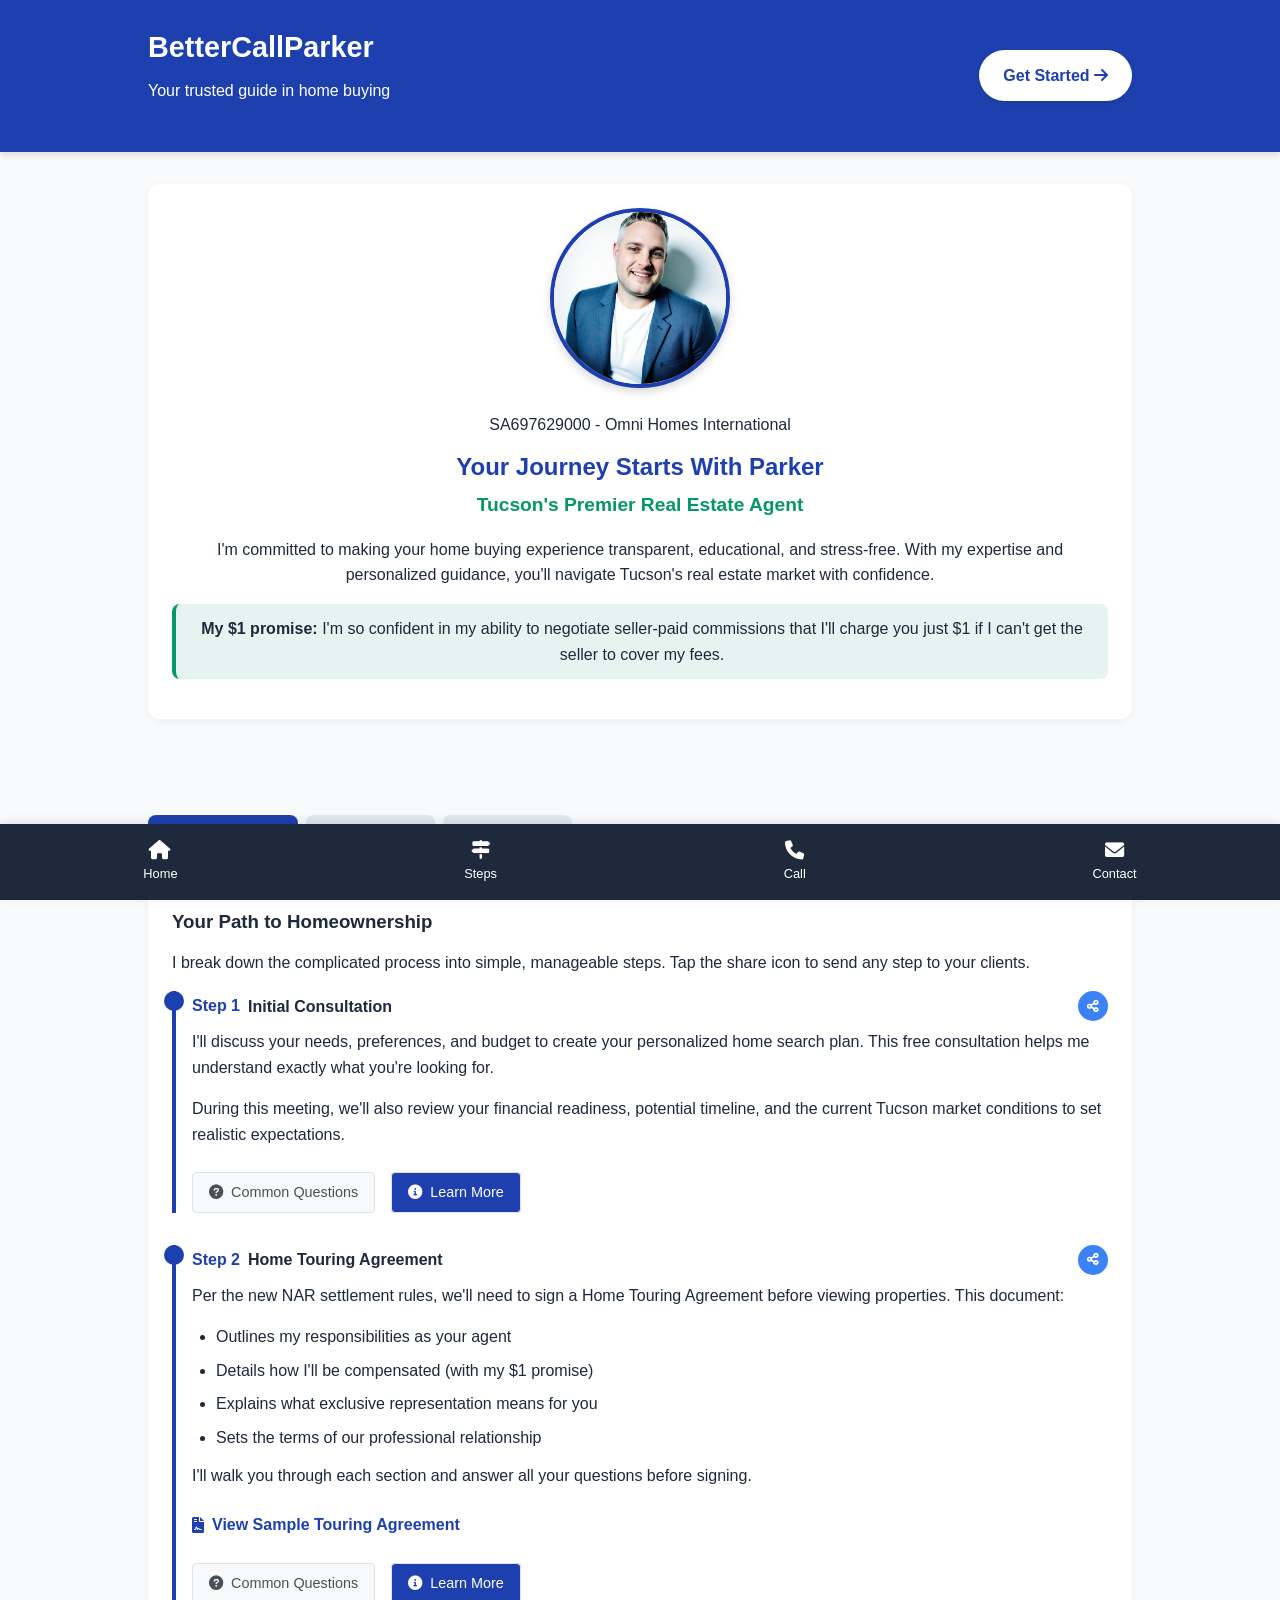
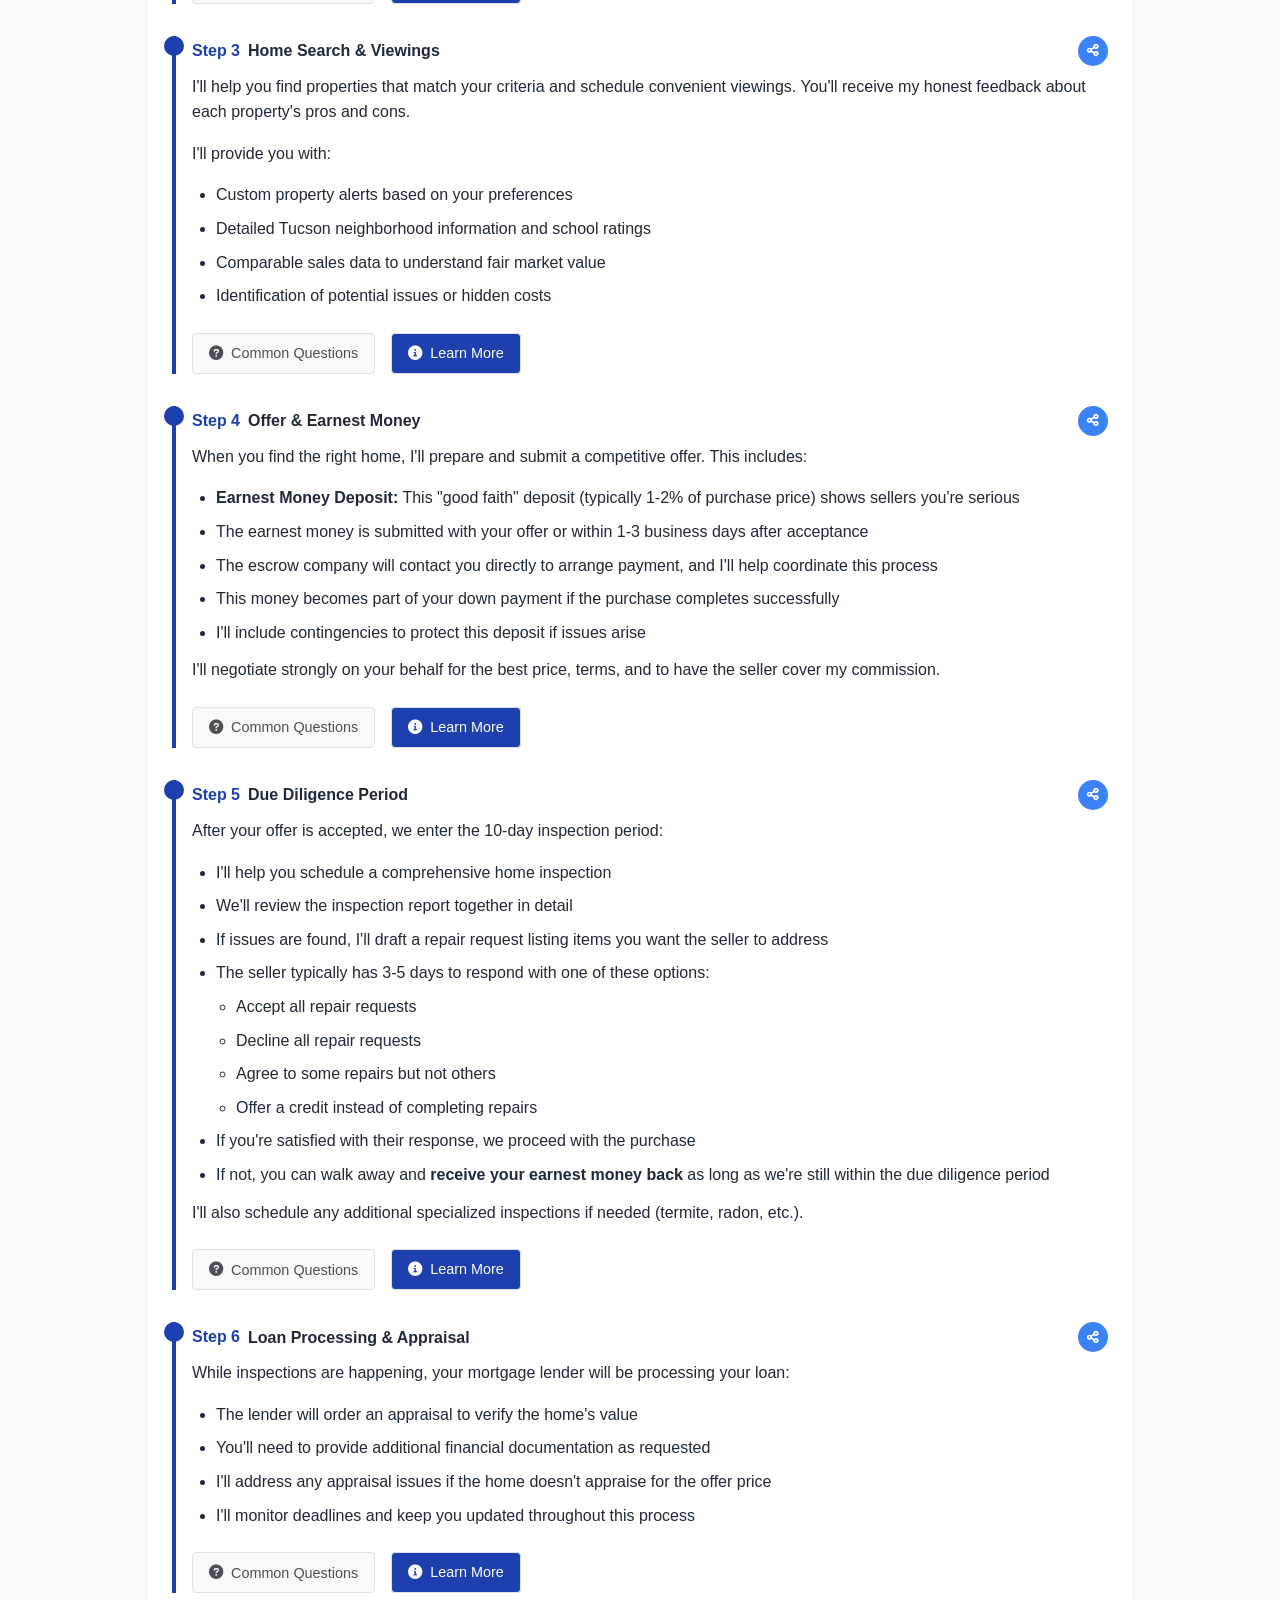
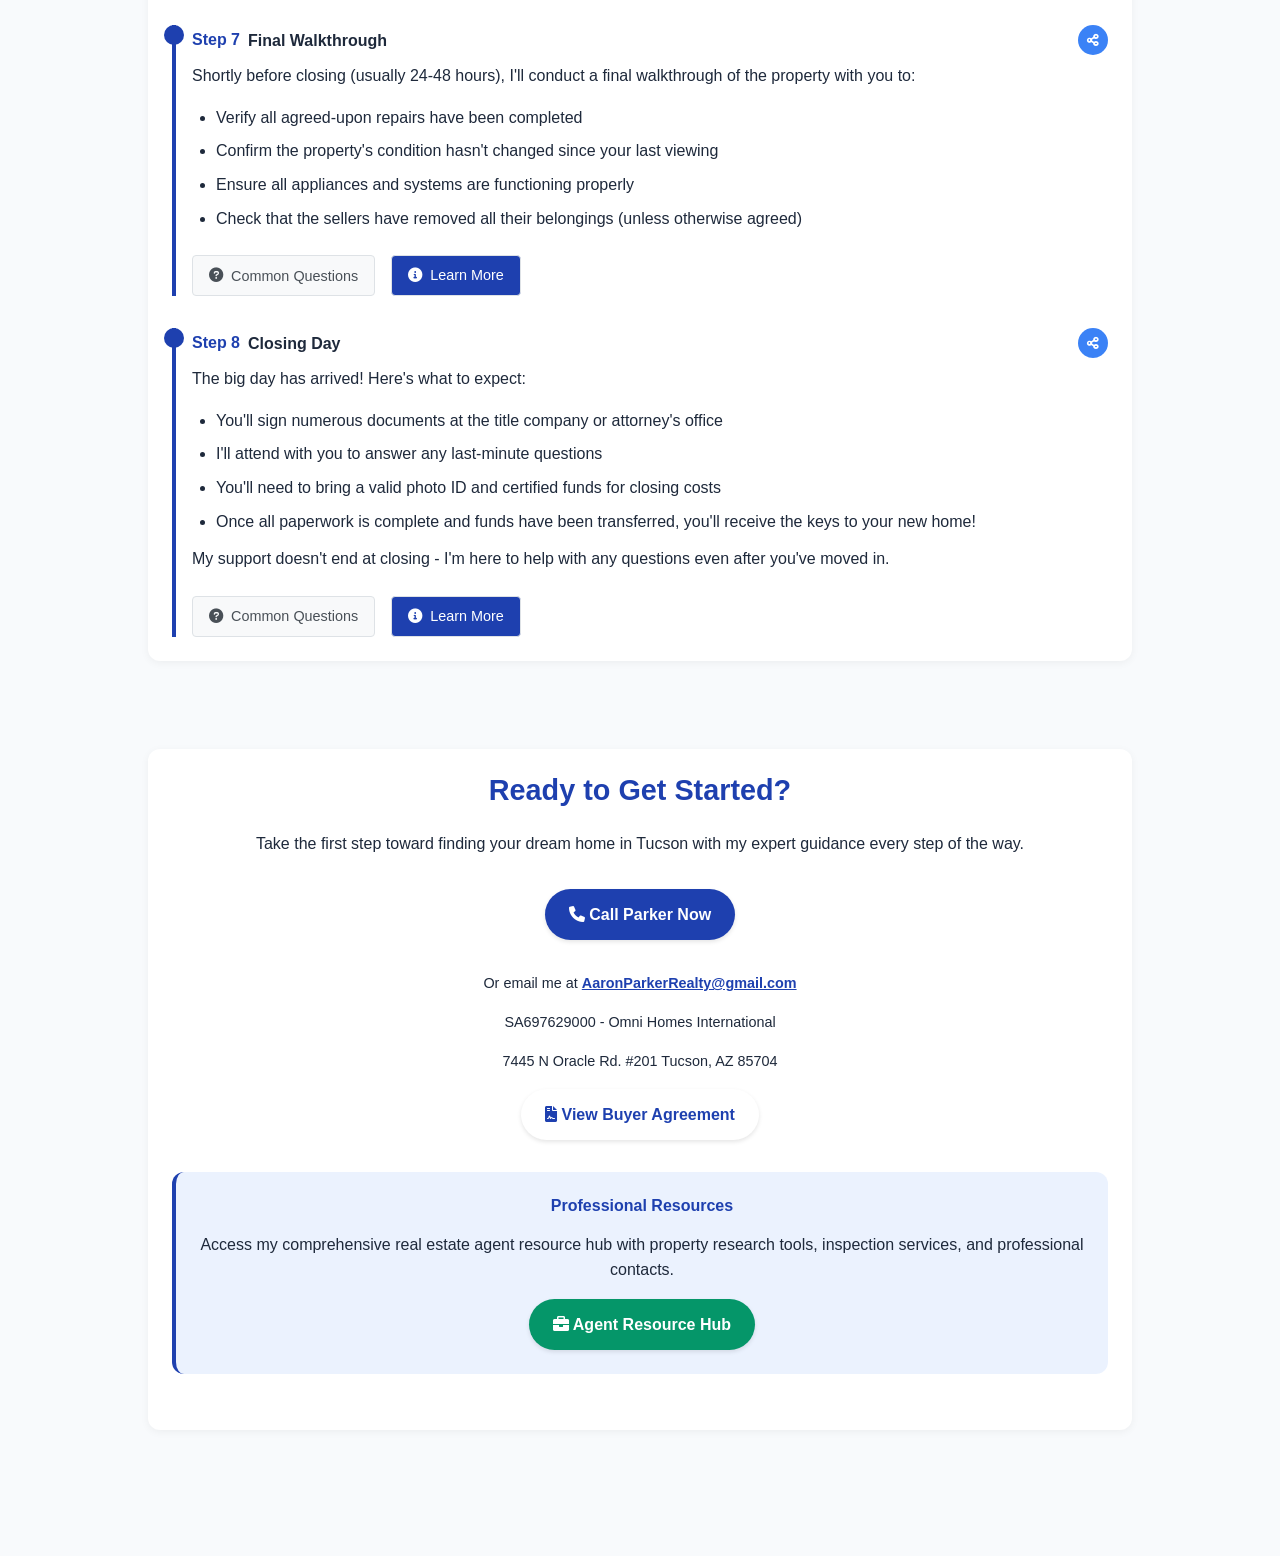
==== commit dce760a8: "Add files via upload" ====
--- a/index.html
+++ b/index.html
@@ -30,7 +30,7 @@
                     <div class="parker-photo">
                         <img src="assets/parker-photo.png" alt="Parker" />
                     </div>
-                    <p>SA697629000 - My Home Group</p>
+                    <p>SA697629000 - Omni Homes International</p>
                     <div class="parker-message">
                         <h2>Your Journey Starts With Parker</h2>
                         <p class="parker-tagline">Tucson's Premier Real Estate Agent</p>
@@ -412,21 +412,31 @@
                 <p class="text-center">Take the first step toward finding your dream home in Tucson with my expert guidance every step of the way.</p>
                 
                 <div style="text-align: center; margin: 2rem 0;">
-                    <a href="tel:1234567890" class="cta-button" style="background-color: var(--primary); color: white;">
+                    <a href="tel:5205956533" class="cta-button" style="background-color: var(--primary); color: white;">
                         <i class="fas fa-phone"></i> Call Parker Now
                     </a>
                 </div>
                 
                 <p style="text-align: center; font-size: 0.9rem;">
-                    Or email me at <a href="mailto:parker@bettercallparker.com" style="color: var(--primary); font-weight: 600;">parker@bettercallparker.com</a>
+                    Or email me at <a href="mailto:AaronParkerRealty@gmail.com" style="color: var(--primary); font-weight: 600;">AaronParkerRealty@gmail.com</a>
                 </p>
 
-                <p style="text-align: center; font-size: 0.9rem;">SA697629000 - My Home Group</p>
-                <p style="text-align: center; font-size: 0.9rem;">2910 N Swan Rd Suite 204 Tucson, AZ 85712</p>
+                <p style="text-align: center; font-size: 0.9rem;">SA697629000 - Omni Homes International</p>
+                <p style="text-align: center; font-size: 0.9rem;">7445 N Oracle Rd. #201 Tucson, AZ 85704</p>
+                
                 <!-- Add this where you want the link to appear -->
                 <div style="text-align: center; margin: 1rem 0;">
                     <a href="agreement.html" class="cta-button">
                         <i class="fas fa-file-contract"></i> View Buyer Agreement
+                    </a>
+                </div>
+                
+                <!-- Agent Hub Link -->
+                <div style="text-align: center; margin: 2rem 0; padding: 1.5rem; background-color: rgba(59, 130, 246, 0.1); border-radius: 12px; border-left: 4px solid var(--primary);">
+                    <h4 style="color: var(--primary); margin-bottom: 1rem;">Professional Resources</h4>
+                    <p style="margin-bottom: 1rem;">Access my comprehensive real estate agent resource hub with property research tools, inspection services, and professional contacts.</p>
+                    <a href="agent-hub.html" class="cta-button" style="background-color: var(--secondary); color: white;">
+                        <i class="fas fa-briefcase"></i> Agent Resource Hub
                     </a>
                 </div>
             </div>
@@ -444,7 +454,7 @@
                 <i class="fas fa-map-signs"></i>
                 <span>Steps</span>
             </a>
-            <a href="tel:1234567890">
+            <a href="tel:5205956533">
                 <i class="fas fa-phone"></i>
                 <span>Call</span>
             </a>
